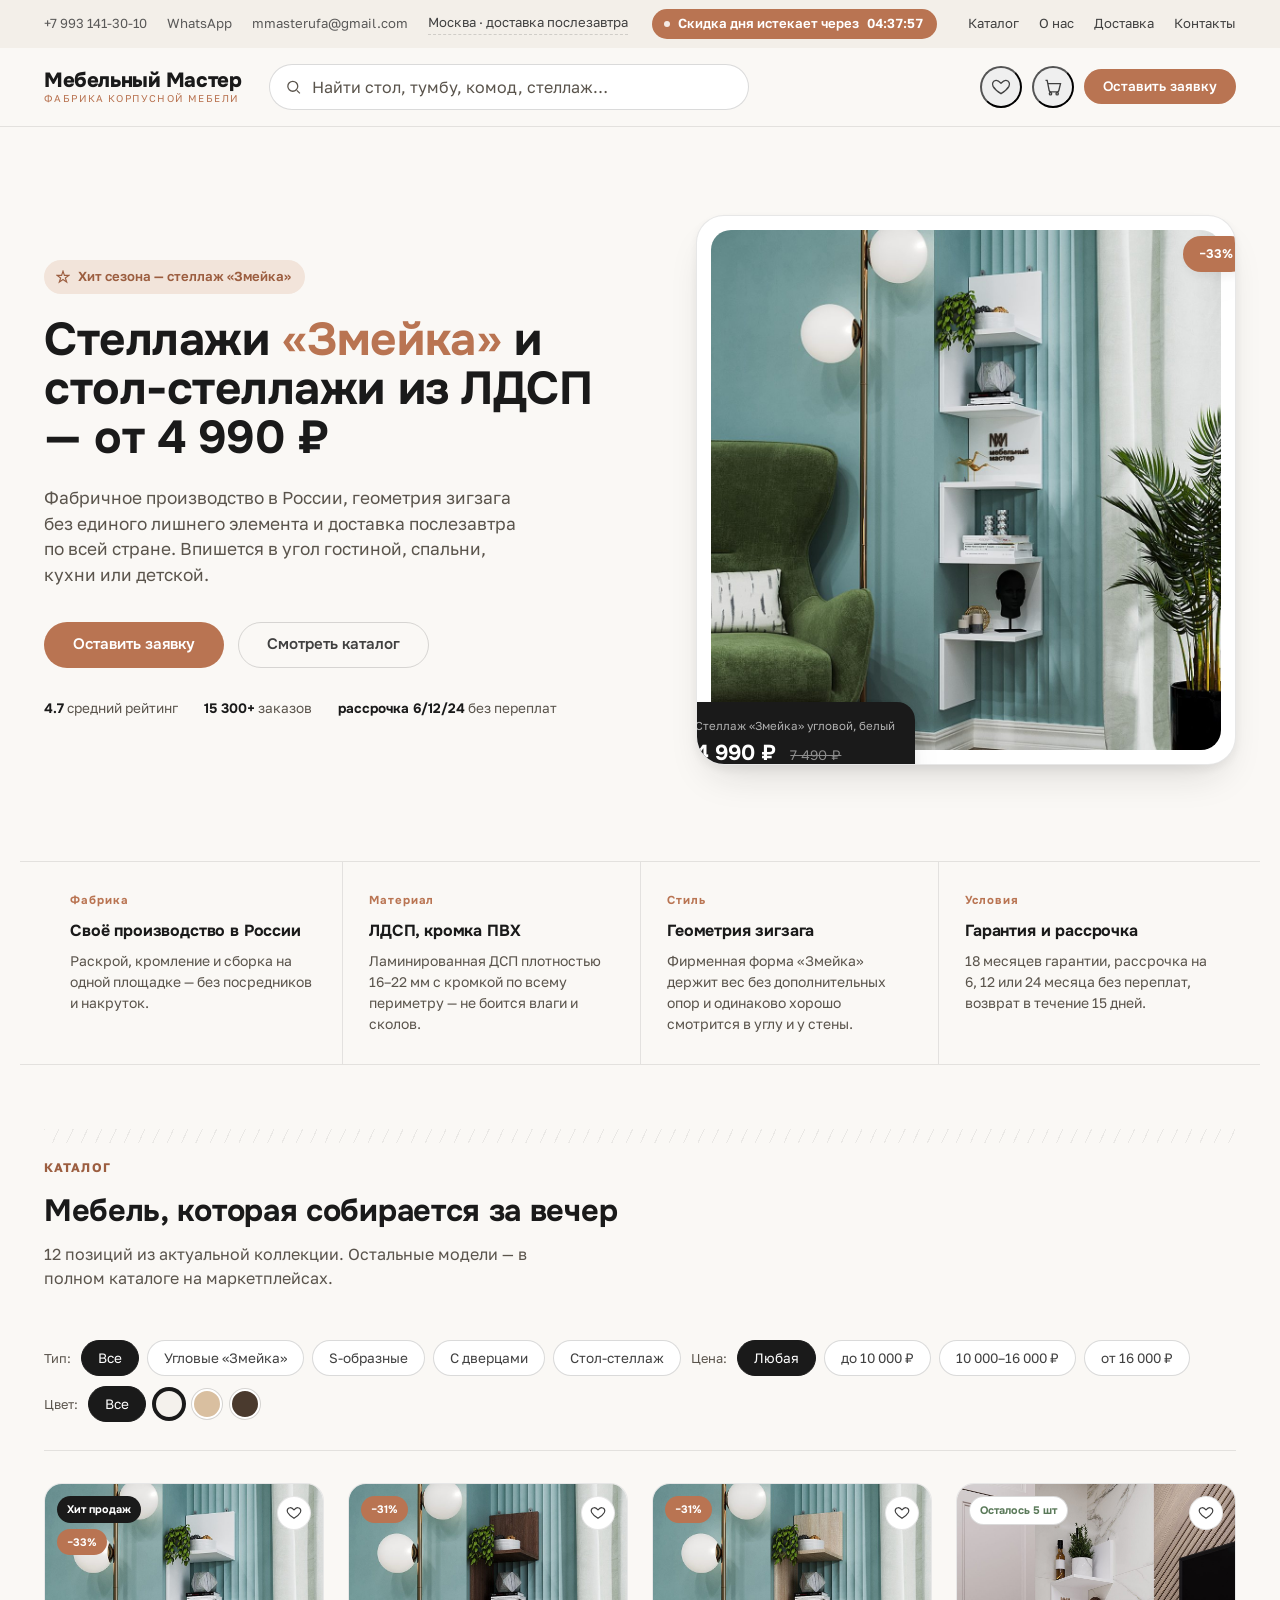
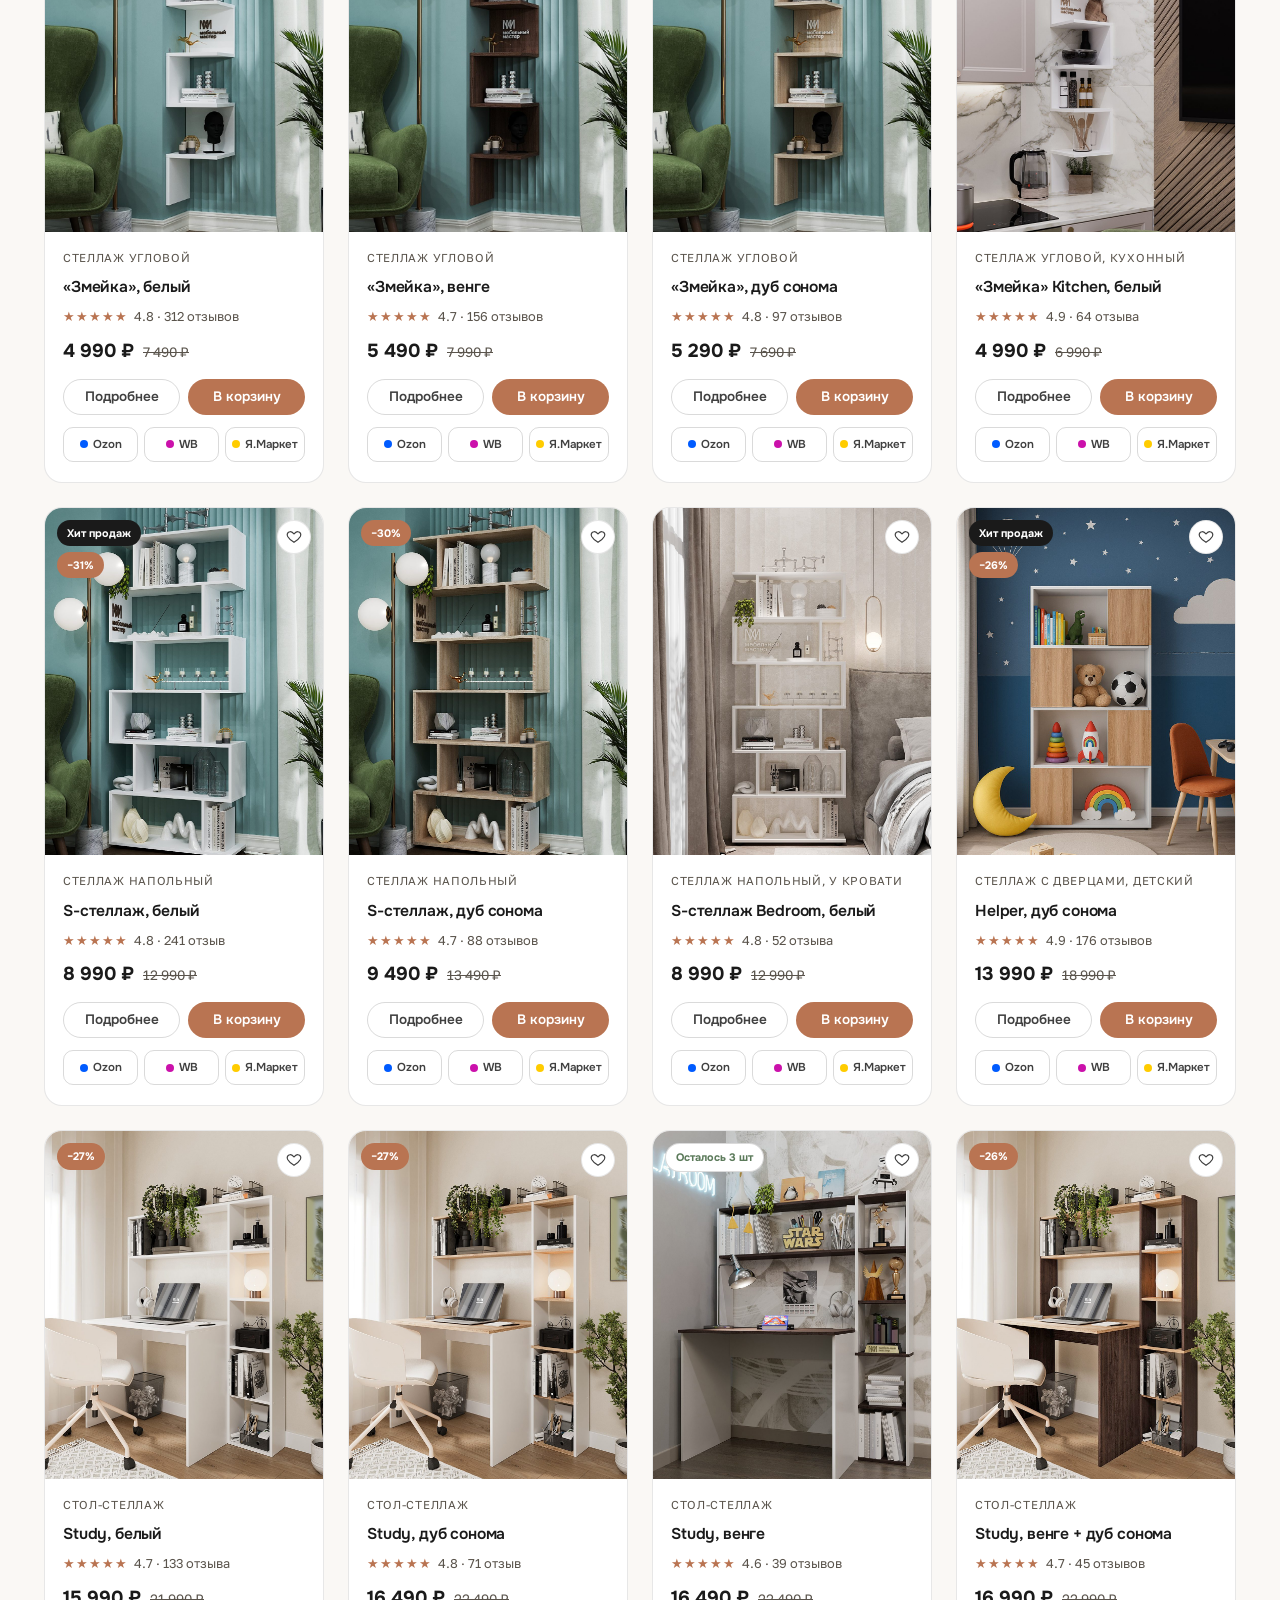
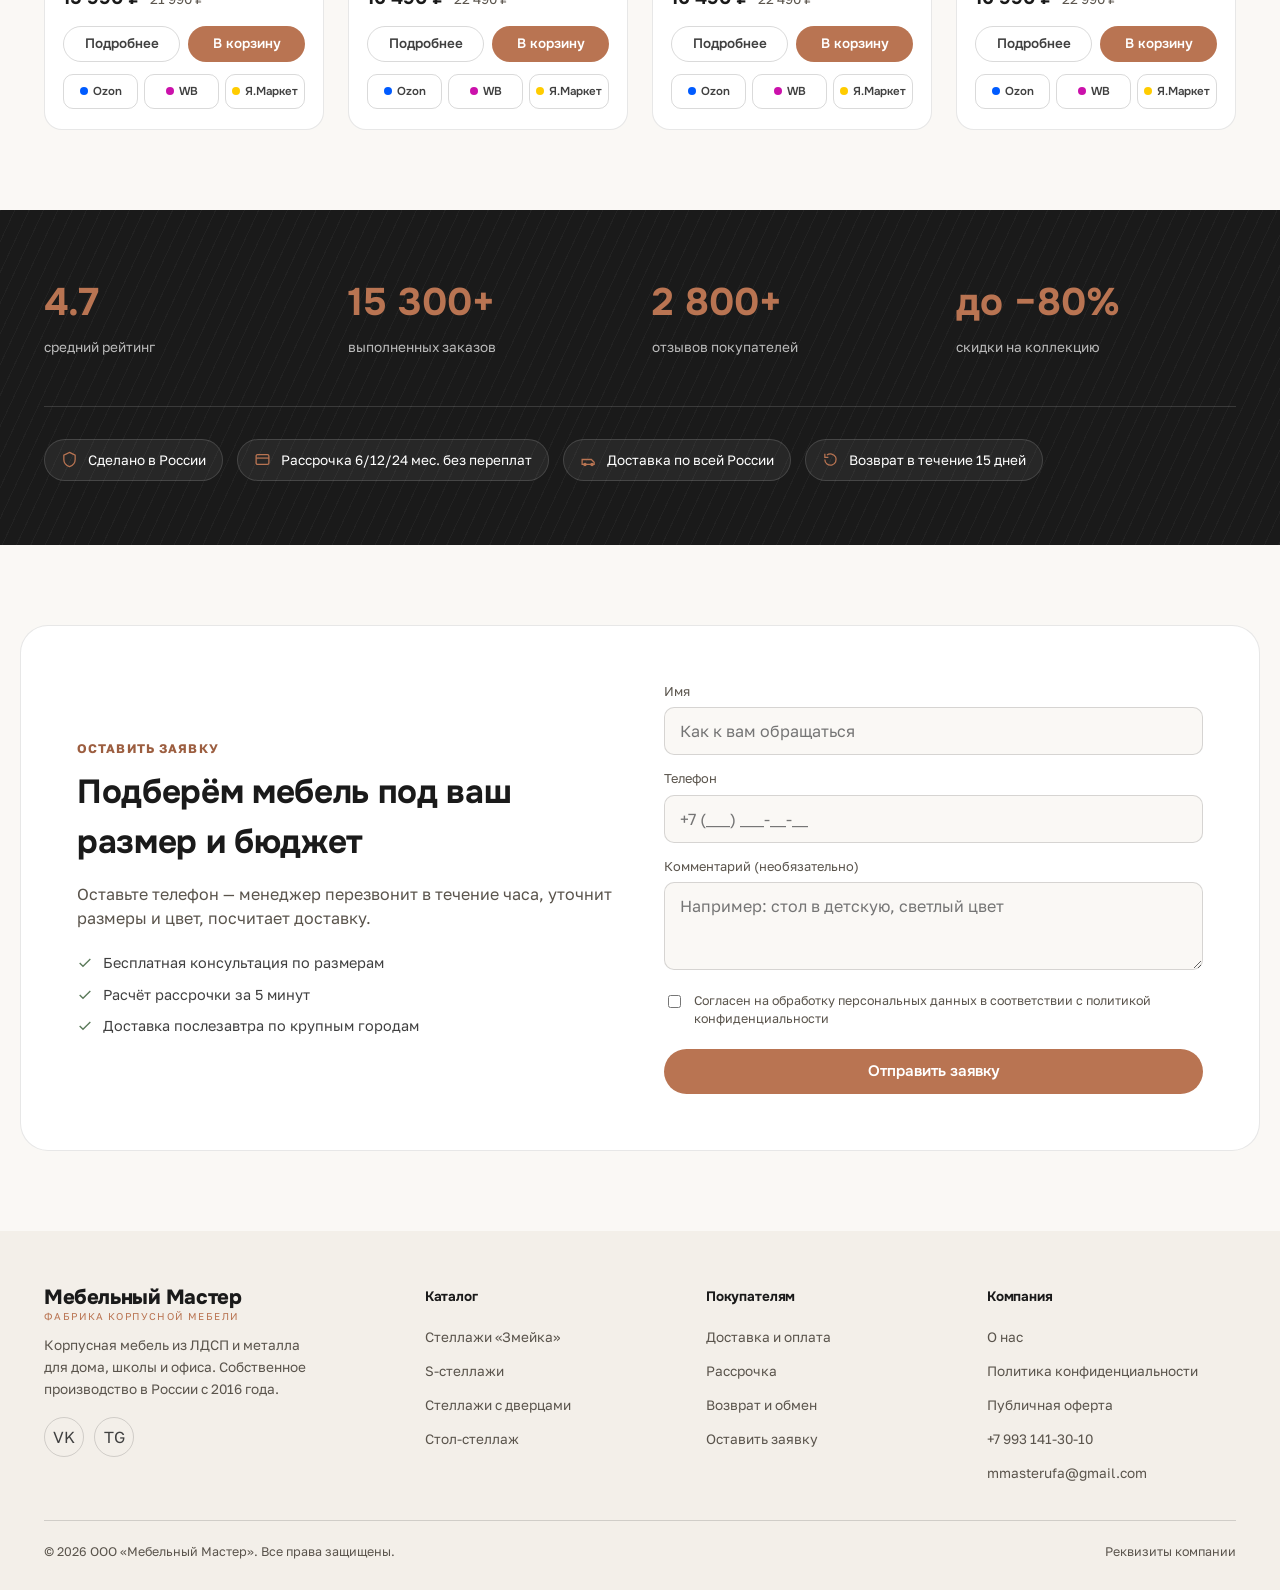
==== index.html @ 9d21ab00 "Add files via upload" ====
<!DOCTYPE html>
<html lang="ru">
<head>
<meta charset="UTF-8">
<meta name="viewport" content="width=device-width, initial-scale=1.0">
<title>Мебельный Мастер — корпусная мебель для дома, школы и офиса</title>
<meta name="description" content="Письменные и компьютерные столы, тумбы, комоды и стеллажи. ЛДСП и металлический каркас. Фабрика в России, доставка послезавтра, рассрочка 6/12/24 мес.">
<style>
@import url('https://fonts.googleapis.com/css2?family=Onest:wght@400;500;600;700;800&family=Golos+Text:wght@400;500;600;700&display=swap');

:root{
  --bg:#FAF8F5;
  --ink:#1A1A1A;
  --ink-soft:#5A544C;
  --accent:#B97452;
  --accent-dark:#9C5E40;
  --accent-tint:#F2E4DA;
  --graphite:#404040;
  --topbar:#F3EFE9;
  --white:#FFFFFF;
  --line:rgba(26,26,26,.10);
  --line-strong:rgba(26,26,26,.16);
  --success:#5B7A5A;
  --radius-pill:999px;
  --radius-card:18px;
  --radius-sm:10px;
  --shadow-card:0 1px 2px rgba(26,26,26,.04), 0 8px 24px -12px rgba(26,26,26,.12);
  --shadow-lift:0 4px 8px rgba(26,26,26,.06), 0 20px 40px -16px rgba(26,26,26,.18);
  --container:1240px;
}

*,*::before,*::after{box-sizing:border-box}
html{scroll-behavior:smooth}
body{
  margin:0;
  background:var(--bg);
  color:var(--ink);
  font-family:'Golos Text',-apple-system,sans-serif;
  font-size:16px;
  line-height:1.5;
  -webkit-font-smoothing:antialiased;
}
h1,h2,h3,h4{
  font-family:'Onest',sans-serif;
  margin:0;
  letter-spacing:-.01em;
}
p{margin:0}
ul{margin:0;padding:0;list-style:none}
a{color:inherit;text-decoration:none}
button{font-family:inherit;cursor:pointer}
img{max-width:100%;display:block}
input,textarea,select{font-family:inherit;font-size:1rem}

:focus-visible{
  outline:2px solid var(--accent);
  outline-offset:2px;
}

.container{
  max-width:var(--container);
  margin:0 auto;
  padding:0 24px;
}

@media(prefers-reduced-motion:reduce){
  *{animation-duration:.01ms !important;animation-iteration-count:1 !important;transition-duration:.01ms !important;scroll-behavior:auto !important}
}

/* ---------- wood-grain divider motif (signature element) ---------- */
.grain-rule{
  height:14px;
  width:100%;
  background-image:repeating-linear-gradient(
    115deg,
    var(--line) 0px, var(--line) 1px,
    transparent 1px, transparent 13px
  );
  opacity:.7;
}
.grain-tag{
  position:relative;
  overflow:hidden;
  background-image:repeating-linear-gradient(
    115deg,
    rgba(255,255,255,.16) 0px, rgba(255,255,255,.16) 1px,
    transparent 1px, transparent 7px
  );
}

/* ---------- buttons ---------- */
.btn{
  display:inline-flex;
  align-items:center;
  justify-content:center;
  gap:8px;
  padding:14px 28px;
  border-radius:var(--radius-pill);
  border:1px solid transparent;
  font-family:'Onest',sans-serif;
  font-weight:600;
  font-size:.95rem;
  line-height:1;
  white-space:nowrap;
  transition:transform .15s ease, box-shadow .15s ease, background-color .15s ease, color .15s ease, border-color .15s ease;
}
.btn:active{transform:scale(.97)}
.btn-primary{
  background:var(--accent);
  color:var(--white);
}
.btn-primary:hover{background:var(--accent-dark)}
.btn-secondary{
  background:transparent;
  color:var(--graphite);
  border-color:var(--line-strong);
}
.btn-secondary:hover{border-color:var(--graphite)}
.btn-sm{padding:10px 18px;font-size:.85rem}
.btn-block{width:100%}
.btn[disabled]{opacity:.5;cursor:not-allowed}
.btn-icon{
  width:40px;height:40px;padding:0;border-radius:50%;
  background:transparent;border:1px solid var(--line-strong);color:var(--graphite);
}
.btn-icon:hover{border-color:var(--graphite)}

/* ---------- top bar ---------- */
.topbar{
  background:var(--topbar);
  font-size:.82rem;
  color:var(--graphite);
}
.topbar .container{
  display:flex;
  align-items:center;
  gap:24px;
  padding-top:9px;
  padding-bottom:9px;
  flex-wrap:wrap;
}
.topbar-left{display:flex;align-items:center;gap:20px;flex-wrap:wrap}
.topbar-left a{opacity:.85}
.topbar-left a:hover{opacity:1;text-decoration:underline}
.topbar-city{
  display:inline-flex;align-items:center;gap:6px;
  border-bottom:1px dashed var(--line-strong);
  padding-bottom:1px;
}
.topbar-timer{
  display:inline-flex;align-items:center;gap:8px;
  background:var(--accent);
  color:var(--white);
  padding:5px 14px 5px 12px;
  border-radius:var(--radius-pill);
  font-weight:600;
  font-variant-numeric:tabular-nums;
}
.topbar-timer .dot{width:6px;height:6px;border-radius:50%;background:var(--white);opacity:.85}
.topbar-nav{
  margin-left:auto;
  display:flex;
  gap:20px;
}
.topbar-nav a:hover{text-decoration:underline}

/* ---------- header ---------- */
.site-header{
  background:var(--bg);
  border-bottom:1px solid var(--line);
  position:sticky;
  top:0;
  z-index:50;
  backdrop-filter:blur(6px);
  background:rgba(250,248,245,.92);
}
.site-header .container{
  display:flex;
  align-items:center;
  gap:28px;
  padding-top:16px;
  padding-bottom:16px;
}
.logo{
  font-family:'Onest',sans-serif;
  font-weight:800;
  font-size:1.28rem;
  letter-spacing:-.02em;
  display:flex;
  flex-direction:column;
  line-height:1.05;
  flex-shrink:0;
}
.logo span{
  font-family:'Golos Text',sans-serif;
  font-weight:400;
  font-size:.62rem;
  letter-spacing:.14em;
  text-transform:uppercase;
  color:var(--accent);
  margin-top:2px;
}
.search-form{
  flex:1;
  max-width:480px;
  position:relative;
}
.search-form input{
  width:100%;
  border:1px solid var(--line-strong);
  background:var(--white);
  border-radius:var(--radius-pill);
  padding:12px 18px 12px 42px;
  color:var(--ink);
}
.search-form input::placeholder{color:var(--ink-soft)}
.search-form svg{
  position:absolute;left:16px;top:50%;transform:translateY(-50%);
  width:17px;height:17px;color:var(--ink-soft);
}
.header-actions{
  display:flex;
  align-items:center;
  gap:10px;
  margin-left:auto;
}
.icon-btn{
  position:relative;
  width:42px;height:42px;
  display:flex;align-items:center;justify-content:center;
  border-radius:50%;
  color:var(--graphite);
}
.icon-btn:hover{background:var(--topbar)}
.icon-btn svg{width:20px;height:20px}
.icon-badge{
  position:absolute;top:0;right:0;
  background:var(--accent);
  color:var(--white);
  font-size:.62rem;
  font-weight:700;
  width:16px;height:16px;
  border-radius:50%;
  display:flex;align-items:center;justify-content:center;
}
.hamburger{display:none;width:42px;height:42px;border:none;background:none;align-items:center;justify-content:center}
.hamburger svg{width:22px;height:22px}

/* ---------- hero ---------- */
.hero{
  padding:88px 0 96px;
  position:relative;
  overflow:hidden;
}
.hero .container{
  display:grid;
  grid-template-columns:1.05fr .95fr;
  gap:56px;
  align-items:center;
}
.hero-eyebrow{
  display:inline-flex;
  align-items:center;
  gap:8px;
  font-size:.82rem;
  font-weight:600;
  color:var(--accent-dark);
  background:var(--accent-tint);
  padding:7px 14px 7px 12px;
  border-radius:var(--radius-pill);
  margin-bottom:22px;
}
.hero h1{
  font-size:clamp(2.1rem,3.6vw,3.4rem);
  font-weight:700;
  line-height:1.06;
  margin-bottom:22px;
}
.hero h1 em{
  font-style:normal;
  color:var(--accent);
}
.hero-sub{
  font-size:1.08rem;
  color:var(--ink-soft);
  max-width:480px;
  margin-bottom:34px;
}
.hero-cta{display:flex;gap:14px;flex-wrap:wrap;margin-bottom:30px}
.hero-meta{
  display:flex;gap:26px;flex-wrap:wrap;
  font-size:.85rem;
  color:var(--ink-soft);
}
.hero-meta strong{color:var(--ink);font-family:'Onest',sans-serif}

.hero-art{
  position:relative;
  display:flex;
  align-items:center;
  justify-content:center;
}
.hero-art-card{
  position:relative;
  background:var(--white);
  border-radius:28px;
  border:1px solid var(--line);
  box-shadow:var(--shadow-lift);
  padding:14px;
  width:100%;
  overflow:hidden;
}
.hero-art-card svg{width:100%;height:auto}
.hero-art-card img{
  width:100%;
  height:520px;
  object-fit:cover;
  border-radius:20px;
  display:block;
}
.hero-price-float{
  position:absolute;
  bottom:-22px;left:-22px;
  background:var(--ink);
  color:var(--white);
  border-radius:var(--radius-card);
  padding:16px 20px;
  box-shadow:var(--shadow-lift);
}
.hero-price-float .label{font-size:.72rem;opacity:.65;margin-bottom:2px}
.hero-price-float .price{font-family:'Onest',sans-serif;font-size:1.35rem;font-weight:700}
.hero-price-float .price s{font-size:.85rem;font-weight:400;opacity:.5;margin-left:8px}
.hero-badge-float{
  position:absolute;top:20px;right:-14px;
  background:var(--accent);
  color:var(--white);
  font-family:'Onest',sans-serif;
  font-weight:700;
  font-size:.78rem;
  padding:9px 16px;
  border-radius:var(--radius-pill);
  box-shadow:var(--shadow-lift);
}

/* ---------- pitch ---------- */
.pitch{padding:0 0 64px}
.pitch .container{
  display:grid;
  grid-template-columns:repeat(4,1fr);
  gap:0;
  border-top:1px solid var(--line);
  border-bottom:1px solid var(--line);
}
.pitch-item{
  padding:30px 26px;
  border-left:1px solid var(--line);
}
.pitch-item:first-child{border-left:none}
.pitch-item .num{
  font-family:'Onest',sans-serif;
  font-size:.72rem;
  font-weight:700;
  color:var(--accent);
  letter-spacing:.08em;
  margin-bottom:10px;
  display:block;
}
.pitch-item h3{font-size:1rem;margin-bottom:8px}
.pitch-item p{font-size:.87rem;color:var(--ink-soft);line-height:1.5}

/* ---------- section heading ---------- */
.section-head{
  display:flex;
  align-items:flex-end;
  justify-content:space-between;
  gap:24px;
  margin-bottom:32px;
  flex-wrap:wrap;
}
.section-head h2{font-size:clamp(1.5rem,2.4vw,2rem);font-weight:700}
.section-head p{color:var(--ink-soft);margin-top:8px;max-width:520px}
.section-eyebrow{
  font-size:.78rem;font-weight:700;color:var(--accent-dark);
  letter-spacing:.09em;text-transform:uppercase;margin-bottom:10px;display:block;
}

/* ---------- catalog / filters ---------- */
.catalog{padding:16px 0 80px}
.filters{
  display:flex;
  gap:10px;
  flex-wrap:wrap;
  padding:18px 0 28px;
  border-bottom:1px solid var(--line);
  margin-bottom:32px;
}
.filter-group{display:flex;align-items:center;gap:8px;flex-wrap:wrap}
.filter-label{font-size:.8rem;color:var(--ink-soft);margin-right:2px}
.chip{
  border:1px solid var(--line-strong);
  background:var(--white);
  padding:9px 16px;
  border-radius:var(--radius-pill);
  font-size:.85rem;
  color:var(--graphite);
  transition:all .15s ease;
}
.chip:hover{border-color:var(--accent)}
.chip.active{
  background:var(--ink);
  border-color:var(--ink);
  color:var(--white);
}
.chip-color{
  width:30px;height:30px;padding:0;border-radius:50%;
  border:2px solid var(--white);
  box-shadow:0 0 0 1px var(--line-strong);
}
.chip-color.active{box-shadow:0 0 0 2px var(--ink)}

.grid{
  display:grid;
  grid-template-columns:repeat(4,1fr);
  gap:24px;
}

/* ---------- product card ---------- */
.card{
  background:var(--white);
  border:1px solid var(--line);
  border-radius:var(--radius-card);
  overflow:hidden;
  display:flex;
  flex-direction:column;
  transition:box-shadow .2s ease, transform .2s ease;
}
.card:hover{box-shadow:var(--shadow-lift);transform:translateY(-3px)}
.card-media{
  position:relative;
  aspect-ratio:4/5;
  background:var(--bg);
  display:flex;align-items:center;justify-content:center;
  overflow:hidden;
}
.card-media svg{width:78%;height:78%}
.card-media img{
  width:100%;height:100%;
  object-fit:cover;
  object-position:center 12%;
  transition:transform .35s ease;
}
.card:hover .card-media img{transform:scale(1.04)}
.card-media-tag{
  position:absolute;
  bottom:10px;left:12px;
  font-size:.68rem;
  color:var(--white);
  background:rgba(26,26,26,.55);
  padding:4px 9px;
  border-radius:var(--radius-pill);
  backdrop-filter:blur(2px);
}
.card-marketplaces{
  display:flex;
  gap:6px;
  margin-top:2px;
}
.mp-link{
  flex:1;
  display:flex;
  align-items:center;
  justify-content:center;
  gap:5px;
  padding:8px 6px;
  border-radius:var(--radius-sm);
  border:1px solid var(--line-strong);
  font-size:.72rem;
  font-weight:600;
  font-family:'Onest',sans-serif;
  color:var(--graphite);
  transition:border-color .15s ease, color .15s ease;
}
.mp-link:hover{border-color:var(--accent);color:var(--accent-dark)}
.mp-link svg{width:13px;height:13px;flex-shrink:0}
.mp-dot{width:8px;height:8px;border-radius:50%;flex-shrink:0}
.card-badges{
  position:absolute;top:12px;left:12px;
  display:flex;flex-direction:column;gap:6px;
  align-items:flex-start;
}
.badge{
  font-family:'Onest',sans-serif;
  font-size:.68rem;
  font-weight:700;
  padding:5px 10px;
  border-radius:var(--radius-pill);
  color:var(--white);
}
.badge-hit{background:var(--ink)}
.badge-price{background:var(--accent)}
.badge-stock{
  background:var(--white);
  color:var(--success);
  border:1px solid var(--line-strong);
}
.card-fav{
  position:absolute;top:12px;right:12px;
  width:34px;height:34px;
  background:var(--white);
  border:1px solid var(--line);
  border-radius:50%;
  display:flex;align-items:center;justify-content:center;
  color:var(--graphite);
}
.card-fav svg{width:16px;height:16px}
.card-fav:hover{color:var(--accent);border-color:var(--accent)}
.card-body{
  padding:18px 18px 20px;
  display:flex;
  flex-direction:column;
  gap:10px;
  flex:1;
}
.card-cat{font-size:.72rem;color:var(--ink-soft);text-transform:uppercase;letter-spacing:.06em}
.card-title{
  font-family:'Onest',sans-serif;
  font-weight:600;
  font-size:.98rem;
  line-height:1.3;
}
.card-title a{transition:color .15s ease}
.card-title a:hover{color:var(--accent)}
.card-rating{
  display:flex;align-items:center;gap:6px;
  font-size:.8rem;color:var(--ink-soft);
}
.card-rating .stars{color:var(--accent);letter-spacing:1px}
.card-price-row{
  display:flex;align-items:baseline;gap:9px;
  margin-top:auto;
}
.card-price{
  font-family:'Onest',sans-serif;
  font-weight:700;
  font-size:1.18rem;
}
.card-price-old{
  font-size:.85rem;
  color:var(--ink-soft);
  text-decoration:line-through;
}
.card-actions{display:flex;gap:8px;margin-top:4px}

/* ---------- trust ---------- */
.trust{
  background:var(--ink);
  color:var(--white);
  padding:64px 0;
  position:relative;
  overflow:hidden;
}
.trust::before{
  content:"";
  position:absolute;inset:0;
  background-image:repeating-linear-gradient(115deg, rgba(255,255,255,.035) 0px, rgba(255,255,255,.035) 1px, transparent 1px, transparent 13px);
  pointer-events:none;
}
.trust .container{position:relative}
.trust-stats{
  display:grid;
  grid-template-columns:repeat(4,1fr);
  gap:24px;
  margin-bottom:48px;
}
.trust-stat .value{
  font-family:'Onest',sans-serif;
  font-size:clamp(1.9rem,3vw,2.6rem);
  font-weight:700;
  color:var(--accent);
}
.trust-stat .label{font-size:.85rem;opacity:.7;margin-top:6px}
.trust-badges{
  display:flex;
  flex-wrap:wrap;
  gap:14px;
  border-top:1px solid rgba(255,255,255,.14);
  padding-top:32px;
}
.trust-badge{
  display:flex;align-items:center;gap:10px;
  background:rgba(255,255,255,.06);
  border:1px solid rgba(255,255,255,.14);
  padding:10px 16px;
  border-radius:var(--radius-pill);
  font-size:.85rem;
}
.trust-badge svg{width:17px;height:17px;color:var(--accent);flex-shrink:0}

/* ---------- lead form ---------- */
.lead{padding:80px 0}
.lead .container{
  background:var(--white);
  border:1px solid var(--line);
  border-radius:28px;
  padding:56px;
  display:grid;
  grid-template-columns:1fr 1fr;
  gap:48px;
  align-items:center;
}
.lead-copy h2{font-size:clamp(1.5rem,2.6vw,2.1rem);margin-bottom:14px}
.lead-copy p{color:var(--ink-soft);margin-bottom:22px}
.lead-copy ul{display:flex;flex-direction:column;gap:10px}
.lead-copy li{
  display:flex;align-items:center;gap:10px;
  font-size:.9rem;color:var(--graphite);
}
.lead-copy li svg{width:16px;height:16px;color:var(--success);flex-shrink:0}
.form-row{margin-bottom:14px}
.form-row label{
  display:block;font-size:.8rem;color:var(--ink-soft);margin-bottom:6px;
}
.form-row input,.form-row textarea{
  width:100%;
  border:1px solid var(--line-strong);
  border-radius:var(--radius-sm);
  padding:13px 15px;
  background:var(--bg);
  color:var(--ink);
  resize:vertical;
}
.form-row input:focus,.form-row textarea:focus{
  outline:none;
  border-color:var(--accent);
  background:var(--white);
}
.form-check{
  display:flex;align-items:flex-start;gap:10px;
  font-size:.78rem;color:var(--ink-soft);
  margin:16px 0 20px;
}
.form-check input{margin-top:3px;accent-color:var(--accent)}
.form-msg{
  display:none;
  align-items:center;gap:10px;
  background:#EEF3ED;
  color:var(--success);
  border-radius:var(--radius-sm);
  padding:14px 16px;
  font-size:.88rem;
  margin-top:14px;
}
.form-msg svg{width:18px;height:18px;flex-shrink:0}
.form-msg.show{display:flex}
.form-msg-error{
  background:#F5E8E4;
  color:#A3402A;
}

/* ---------- footer ---------- */
.site-footer{
  background:var(--topbar);
  padding:56px 0 28px;
}
.footer-grid{
  display:grid;
  grid-template-columns:1.4fr repeat(3,1fr);
  gap:32px;
  padding-bottom:36px;
}
.footer-brand .logo{margin-bottom:14px}
.footer-brand p{font-size:.85rem;color:var(--ink-soft);max-width:280px;line-height:1.6}
.footer-col h4{font-size:.85rem;margin-bottom:16px}
.footer-col ul{display:flex;flex-direction:column;gap:10px}
.footer-col a{font-size:.85rem;color:var(--ink-soft)}
.footer-col a:hover{color:var(--accent)}
.footer-social{display:flex;gap:10px;margin-top:16px}
.footer-bottom{
  border-top:1px solid var(--line-strong);
  padding-top:22px;
  display:flex;
  justify-content:space-between;
  flex-wrap:wrap;
  gap:10px;
  font-size:.78rem;
  color:var(--ink-soft);
}
.footer-bottom a:hover{color:var(--accent)}

/* ---------- breadcrumbs ---------- */
.breadcrumbs{
  padding:20px 0;
  font-size:.82rem;
  color:var(--ink-soft);
  display:flex;gap:8px;flex-wrap:wrap;
}
.breadcrumbs a:hover{color:var(--accent)}
.breadcrumbs .sep{opacity:.5}
.breadcrumbs .current{color:var(--ink)}

/* ---------- product page ---------- */
.product-main{padding:8px 0 72px}
.product-grid{
  display:grid;
  grid-template-columns:1fr 1fr;
  gap:56px;
  margin-bottom:64px;
}
.gallery-main{
  background:var(--bg);
  border:1px solid var(--line);
  border-radius:var(--radius-card);
  aspect-ratio:1/1;
  display:flex;align-items:center;justify-content:center;
  overflow:hidden;
  margin-bottom:14px;
  position:relative;
}
.gallery-main svg{width:80%;height:80%}
.gallery-main img{width:100%;height:100%;object-fit:cover}
.gallery-thumbs{display:flex;gap:10px;flex-wrap:wrap}
.gallery-thumbs button{
  width:76px;height:76px;
  border-radius:var(--radius-sm);
  border:1.5px solid var(--line-strong);
  background:var(--bg);
  padding:0;
  overflow:hidden;
  display:flex;align-items:center;justify-content:center;
}
.gallery-thumbs button.active{border-color:var(--accent)}
.gallery-thumbs svg{width:100%;height:100%}
.gallery-thumbs img{width:100%;height:100%;object-fit:cover}

.product-info-eyebrow{
  font-size:.78rem;color:var(--ink-soft);margin-bottom:10px;
}
.product-title{font-size:clamp(1.5rem,2.6vw,2.1rem);font-weight:700;margin-bottom:12px}
.product-meta-row{
  display:flex;align-items:center;gap:16px;flex-wrap:wrap;
  font-size:.85rem;color:var(--ink-soft);
  margin-bottom:22px;
}
.product-meta-row .stars{color:var(--accent);letter-spacing:1px}
.product-price-block{
  display:flex;align-items:baseline;gap:12px;
  margin-bottom:6px;
}
.product-price{font-family:'Onest',sans-serif;font-weight:700;font-size:2rem}
.product-price-old{font-size:1.1rem;color:var(--ink-soft);text-decoration:line-through}
.product-discount{
  font-family:'Onest',sans-serif;font-weight:700;font-size:.8rem;
  background:var(--accent-tint);color:var(--accent-dark);
  padding:5px 10px;border-radius:var(--radius-pill);
}
.product-installment{font-size:.85rem;color:var(--ink-soft);margin-bottom:26px}
.product-installment b{color:var(--ink)}

.option-block{margin-bottom:22px}
.option-block > .option-label{
  font-size:.85rem;font-weight:600;margin-bottom:10px;display:block;
  font-family:'Onest',sans-serif;
}
.option-swatches{display:flex;gap:10px;flex-wrap:wrap}
.swatch{
  padding:9px 16px;
  border-radius:var(--radius-pill);
  border:1.5px solid var(--line-strong);
  font-size:.85rem;
}
.swatch.active{border-color:var(--ink);background:var(--ink);color:var(--white)}
.stock-note{
  display:flex;align-items:center;gap:8px;
  font-size:.85rem;color:var(--success);margin-bottom:20px;
}
.stock-note svg{width:15px;height:15px}
.product-cta-row{display:flex;gap:14px;margin-bottom:18px}
.product-cta-row .btn{flex:1}

.spec-table{
  width:100%;
  border-collapse:collapse;
  margin-top:8px;
}
.spec-table tr{border-bottom:1px solid var(--line)}
.spec-table tr:last-child{border-bottom:none}
.spec-table td{padding:13px 0;font-size:.9rem}
.spec-table td:first-child{color:var(--ink-soft);width:44%}
.spec-table td:last-child{font-weight:500;text-align:right}

.desc-block{max-width:760px;margin-bottom:64px}
.desc-block p{color:var(--graphite);margin-bottom:14px;line-height:1.7}
.desc-block p:last-child{margin-bottom:0}

.carousel-track{
  display:grid;
  grid-auto-flow:column;
  grid-auto-columns:260px;
  gap:20px;
  overflow-x:auto;
  padding-bottom:8px;
  scroll-snap-type:x mandatory;
}
.carousel-track .card{scroll-snap-align:start}
.carousel-track::-webkit-scrollbar{height:6px}
.carousel-track::-webkit-scrollbar-thumb{background:var(--line-strong);border-radius:99px}

.qa-block{
  background:var(--white);
  border:1px solid var(--line);
  border-radius:var(--radius-card);
  padding:40px;
  margin-top:64px;
  max-width:640px;
}
.qa-block h3{font-size:1.2rem;margin-bottom:6px}
.qa-block > p{color:var(--ink-soft);font-size:.9rem;margin-bottom:22px}

/* ---------- mobile ---------- */
@media(max-width:960px){
  .topbar-nav{display:none}
  .topbar-left{gap:14px}
  .search-form{order:3;max-width:none;width:100%}
  .site-header .container{flex-wrap:wrap}
  .hamburger{display:flex}
  .pitch .container{grid-template-columns:repeat(2,1fr)}
  .pitch-item:nth-child(3){border-left:none}
  .pitch-item{border-bottom:1px solid var(--line)}
  .hero .container{grid-template-columns:1fr}
  .hero-art{order:-1}
  .grid{grid-template-columns:repeat(2,1fr)}
  .trust-stats{grid-template-columns:repeat(2,1fr)}
  .lead .container{grid-template-columns:1fr;padding:32px}
  .footer-grid{grid-template-columns:repeat(2,1fr)}
  .product-grid{grid-template-columns:1fr;gap:32px}
}
@media(max-width:560px){
  .container{padding:0 16px}
  .grid{grid-template-columns:repeat(2,1fr);gap:14px}
  .card-body{padding:13px}
  .pitch .container{grid-template-columns:1fr}
  .pitch-item{border-left:none}
  .footer-grid{grid-template-columns:1fr}
  .qa-block{padding:24px}
  .lead .container{padding:22px}
}

</style>
</head>
<body>

<!-- ============ TOP BAR ============ -->
<div class="topbar">
  <div class="container">
    <div class="topbar-left">
      <a href="tel:+79931413010">+7 993 141‑30‑10</a>
      <a href="https://wa.me/79931413010">WhatsApp</a>
      <a href="mailto:mmasterufa@gmail.com">mmasterufa@gmail.com</a>
      <span class="topbar-city">Москва · доставка послезавтра</span>
    </div>
    <div class="topbar-timer">
      <span class="dot"></span>
      Скидка дня истекает через <span data-timer>04:38</span>
    </div>
    <nav class="topbar-nav">
      <a href="index.html#catalog">Каталог</a>
      <a href="#pitch">О нас</a>
      <a href="#trust">Доставка</a>
      <a href="#lead">Контакты</a>
    </nav>
  </div>
</div>

<!-- ============ HEADER ============ -->
<header class="site-header">
  <div class="container">
    <a href="index.html" class="logo">Мебельный Мастер<span>фабрика корпусной мебели</span></a>

    <form class="search-form" role="search" onsubmit="return false;">
      <svg viewBox="0 0 24 24" fill="none" stroke="currentColor" stroke-width="1.8"><circle cx="11" cy="11" r="7"/><path d="M21 21l-4.3-4.3"/></svg>
      <input type="search" placeholder="Найти стол, тумбу, комод, стеллаж…" aria-label="Поиск по каталогу">
    </form>

    <div class="header-actions">
      <button class="icon-btn" aria-label="Избранное" data-fav>
        <svg viewBox="0 0 24 24" fill="none" stroke="currentColor" stroke-width="1.6"><path d="M12 20s-7-4.35-9.5-8.8C.8 7.9 2.4 4.5 6 4.1c2-.2 3.6.9 6 3.3 2.4-2.4 4-3.5 6-3.3 3.6.4 5.2 3.8 3.5 7.1C19 15.65 12 20 12 20z"/></svg>
      </button>
      <button class="icon-btn" aria-label="Корзина">
        <svg viewBox="0 0 24 24" fill="none" stroke="currentColor" stroke-width="1.6"><path d="M3 4h2l2.4 12.2a2 2 0 0 0 2 1.6h7.6a2 2 0 0 0 2-1.6L21 8H6"/><circle cx="9" cy="20" r="1.4"/><circle cx="17" cy="20" r="1.4"/></svg>
        <span class="icon-badge" data-cart-count style="display:none">0</span>
      </button>
      <a href="#lead" class="btn btn-primary btn-sm">Оставить заявку</a>
    </div>

    <button class="hamburger" data-hamburger aria-label="Меню">
      <svg viewBox="0 0 24 24" fill="none" stroke="currentColor" stroke-width="1.8"><path d="M3 6h18M3 12h18M3 18h18"/></svg>
    </button>
  </div>
  <nav data-mobile-nav style="display:none;flex-direction:column;padding:0 24px 18px;gap:12px;font-size:.92rem;">
    <a href="index.html#catalog">Каталог</a>
    <a href="#pitch">О нас</a>
    <a href="#trust">Доставка</a>
    <a href="#lead">Контакты</a>
  </nav>
</header>

<!-- ============ HERO ============ -->
<section class="hero">
  <div class="container">
    <div class="hero-copy">
      <span class="hero-eyebrow">
        <svg width="14" height="14" viewBox="0 0 24 24" fill="none" stroke="currentColor" stroke-width="2"><path d="M12 2l2.4 7.2H22l-6 4.4 2.3 7.2L12 16.4l-6.3 4.4 2.3-7.2-6-4.4h7.6z"/></svg>
        Хит сезона — стеллаж «Змейка»
      </span>
      <h1>Стеллажи <em>«Змейка»</em> и стол-стеллажи из ЛДСП — от 4 990 ₽</h1>
      <p class="hero-sub">Фабричное производство в России, геометрия зигзага без единого лишнего элемента и доставка послезавтра по всей стране. Впишется в угол гостиной, спальни, кухни или детской.</p>
      <div class="hero-cta">
        <a href="#lead" class="btn btn-primary">Оставить заявку</a>
        <a href="#catalog" class="btn btn-secondary">Смотреть каталог</a>
      </div>
      <div class="hero-meta">
        <span><strong>4.7</strong> средний рейтинг</span>
        <span><strong>15 300+</strong> заказов</span>
        <span><strong>рассрочка 6/12/24</strong> без переплат</span>
      </div>
    </div>

    <div class="hero-art">
      <div class="hero-art-card">
        <img src="[data-uri]" alt="Стеллаж «Змейка» угловой, белый, в интерьере гостиной">
        <div class="hero-price-float">
          <div class="label">Стеллаж «Змейка» угловой, белый</div>
          <div class="price">4 990 ₽ <s>7 490 ₽</s></div>
        </div>
        <div class="hero-badge-float">−33%</div>
      </div>
    </div>
  </div>
</section>

<!-- ============ PITCH ============ -->
<section class="pitch" id="pitch">
  <div class="container">
    <div class="pitch-item">
      <span class="num">Фабрика</span>
      <h3>Своё производство в России</h3>
      <p>Раскрой, кромление и сборка на одной площадке — без посредников и накруток.</p>
    </div>
    <div class="pitch-item">
      <span class="num">Материал</span>
      <h3>ЛДСП, кромка ПВХ</h3>
      <p>Ламинированная ДСП плотностью 16–22 мм с кромкой по всему периметру — не боится влаги и сколов.</p>
    </div>
    <div class="pitch-item">
      <span class="num">Стиль</span>
      <h3>Геометрия зигзага</h3>
      <p>Фирменная форма «Змейка» держит вес без дополнительных опор и одинаково хорошо смотрится в углу и у стены.</p>
    </div>
    <div class="pitch-item">
      <span class="num">Условия</span>
      <h3>Гарантия и рассрочка</h3>
      <p>18 месяцев гарантии, рассрочка на 6, 12 или 24 месяца без переплат, возврат в течение 15 дней.</p>
    </div>
  </div>
</section>

<div class="container"><div class="grain-rule"></div></div>

<!-- ============ CATALOG ============ -->
<section class="catalog" id="catalog">
  <div class="container">
    <div class="section-head">
      <div>
        <span class="section-eyebrow">Каталог</span>
        <h2>Мебель, которая собирается за вечер</h2>
        <p>12 позиций из актуальной коллекции. Остальные модели — в полном каталоге на маркетплейсах.</p>
      </div>
    </div>

    <div class="filters">
      <div class="filter-group">
        <span class="filter-label">Тип:</span>
        <button class="chip active" data-filter="type" data-value="all">Все</button>
        <button class="chip" data-filter="type" data-value="corner">Угловые «Змейка»</button>
        <button class="chip" data-filter="type" data-value="straight">S-образные</button>
        <button class="chip" data-filter="type" data-value="doors">С дверцами</button>
        <button class="chip" data-filter="type" data-value="deskshelf">Стол-стеллаж</button>
      </div>
      <div class="filter-group">
        <span class="filter-label">Цена:</span>
        <button class="chip active" data-filter="price" data-value="all">Любая</button>
        <button class="chip" data-filter="price" data-value="low">до 10 000 ₽</button>
        <button class="chip" data-filter="price" data-value="mid">10 000–16 000 ₽</button>
        <button class="chip" data-filter="price" data-value="high">от 16 000 ₽</button>
      </div>
      <div class="filter-group">
        <span class="filter-label">Цвет:</span>
        <button class="chip active" data-filter="color" data-value="all">Все</button>
        <button class="chip chip-color active" data-filter="color" data-value="white" style="background:#F4F1EC" aria-label="Белый"></button>
        <button class="chip chip-color" data-filter="color" data-value="oak" style="background:#D9BFA0" aria-label="Дуб сонома"></button>
        <button class="chip chip-color" data-filter="color" data-value="wenge" style="background:#4A3A2E" aria-label="Венге"></button>
      </div>
    </div>

    <div class="grid" id="product-grid">

      <!-- 1 -->
      <article class="card" data-card data-type="corner" data-color="white" data-price="4990">
        <div class="card-media">
          <span class="card-badges">
            <span class="badge badge-hit grain-tag">Хит продаж</span>
            <span class="badge badge-price">−33%</span>
          </span>
          <button class="card-fav" data-fav aria-label="В избранное">
            <svg viewBox="0 0 24 24" fill="none" stroke="currentColor" stroke-width="1.8"><path d="M12 20s-7-4.35-9.5-8.8C.8 7.9 2.4 4.5 6 4.1c2-.2 3.6.9 6 3.3 2.4-2.4 4-3.5 6-3.3 3.6.4 5.2 3.8 3.5 7.1C19 15.65 12 20 12 20z"/></svg>
          </button>
          <img src="[data-uri]" alt="Стеллаж «Змейка» угловой, белый, в гостиной" loading="lazy">
        </div>
        <div class="card-body">
          <span class="card-cat">Стеллаж угловой</span>
          <h3 class="card-title"><a href="product.html">«Змейка», белый</a></h3>
          <div class="card-rating"><span class="stars">★★★★★</span> 4.8 · 312 отзывов</div>
          <div class="card-price-row">
            <span class="card-price">4 990 ₽</span>
            <span class="card-price-old">7 490 ₽</span>
          </div>
          <div class="card-actions">
            <a href="product.html" class="btn btn-secondary btn-sm btn-block">Подробнее</a>
            <button class="btn btn-primary btn-sm btn-block" data-add-cart>В корзину</button>
          </div>
          <div class="card-marketplaces">
            <a href="#" class="mp-link" data-mp="ozon" target="_blank" rel="noopener"><span class="mp-dot" style="background:#005BFF"></span>Ozon</a>
            <a href="#" class="mp-link" data-mp="wb" target="_blank" rel="noopener"><span class="mp-dot" style="background:#CB11AB"></span>WB</a>
            <a href="#" class="mp-link" data-mp="ym" target="_blank" rel="noopener"><span class="mp-dot" style="background:#FFCC00"></span>Я.Маркет</a>
          </div>
        </div>
      </article>

      <!-- 2 -->
      <article class="card" data-card data-type="corner" data-color="wenge" data-price="5490">
        <div class="card-media">
          <span class="card-badges"><span class="badge badge-price">−31%</span></span>
          <button class="card-fav" data-fav aria-label="В избранное">
            <svg viewBox="0 0 24 24" fill="none" stroke="currentColor" stroke-width="1.8"><path d="M12 20s-7-4.35-9.5-8.8C.8 7.9 2.4 4.5 6 4.1c2-.2 3.6.9 6 3.3 2.4-2.4 4-3.5 6-3.3 3.6.4 5.2 3.8 3.5 7.1C19 15.65 12 20 12 20z"/></svg>
          </button>
          <img src="[data-uri]" alt="Стеллаж «Змейка» угловой, венге, в гостиной" loading="lazy">
        </div>
        <div class="card-body">
          <span class="card-cat">Стеллаж угловой</span>
          <h3 class="card-title"><a href="product.html">«Змейка», венге</a></h3>
          <div class="card-rating"><span class="stars">★★★★★</span> 4.7 · 156 отзывов</div>
          <div class="card-price-row">
            <span class="card-price">5 490 ₽</span>
            <span class="card-price-old">7 990 ₽</span>
          </div>
          <div class="card-actions">
            <a href="product.html" class="btn btn-secondary btn-sm btn-block">Подробнее</a>
            <button class="btn btn-primary btn-sm btn-block" data-add-cart>В корзину</button>
          </div>
          <div class="card-marketplaces">
            <a href="#" class="mp-link" data-mp="ozon" target="_blank" rel="noopener"><span class="mp-dot" style="background:#005BFF"></span>Ozon</a>
            <a href="#" class="mp-link" data-mp="wb" target="_blank" rel="noopener"><span class="mp-dot" style="background:#CB11AB"></span>WB</a>
            <a href="#" class="mp-link" data-mp="ym" target="_blank" rel="noopener"><span class="mp-dot" style="background:#FFCC00"></span>Я.Маркет</a>
          </div>
        </div>
      </article>

      <!-- 3 -->
      <article class="card" data-card data-type="corner" data-color="oak" data-price="5290">
        <div class="card-media">
          <span class="card-badges"><span class="badge badge-price">−31%</span></span>
          <button class="card-fav" data-fav aria-label="В избранное">
            <svg viewBox="0 0 24 24" fill="none" stroke="currentColor" stroke-width="1.8"><path d="M12 20s-7-4.35-9.5-8.8C.8 7.9 2.4 4.5 6 4.1c2-.2 3.6.9 6 3.3 2.4-2.4 4-3.5 6-3.3 3.6.4 5.2 3.8 3.5 7.1C19 15.65 12 20 12 20z"/></svg>
          </button>
          <img src="[data-uri]" alt="Стеллаж «Змейка» угловой, дуб сонома, в гостиной" loading="lazy">
        </div>
        <div class="card-body">
          <span class="card-cat">Стеллаж угловой</span>
          <h3 class="card-title"><a href="product.html">«Змейка», дуб сонома</a></h3>
          <div class="card-rating"><span class="stars">★★★★★</span> 4.8 · 97 отзывов</div>
          <div class="card-price-row">
            <span class="card-price">5 290 ₽</span>
            <span class="card-price-old">7 690 ₽</span>
          </div>
          <div class="card-actions">
            <a href="product.html" class="btn btn-secondary btn-sm btn-block">Подробнее</a>
            <button class="btn btn-primary btn-sm btn-block" data-add-cart>В корзину</button>
          </div>
          <div class="card-marketplaces">
            <a href="#" class="mp-link" data-mp="ozon" target="_blank" rel="noopener"><span class="mp-dot" style="background:#005BFF"></span>Ozon</a>
            <a href="#" class="mp-link" data-mp="wb" target="_blank" rel="noopener"><span class="mp-dot" style="background:#CB11AB"></span>WB</a>
            <a href="#" class="mp-link" data-mp="ym" target="_blank" rel="noopener"><span class="mp-dot" style="background:#FFCC00"></span>Я.Маркет</a>
          </div>
        </div>
      </article>

      <!-- 4 -->
      <article class="card" data-card data-type="corner" data-color="white" data-price="4990">
        <div class="card-media">
          <span class="card-badges"><span class="badge badge-stock">Осталось 5 шт</span></span>
          <button class="card-fav" data-fav aria-label="В избранное">
            <svg viewBox="0 0 24 24" fill="none" stroke="currentColor" stroke-width="1.8"><path d="M12 20s-7-4.35-9.5-8.8C.8 7.9 2.4 4.5 6 4.1c2-.2 3.6.9 6 3.3 2.4-2.4 4-3.5 6-3.3 3.6.4 5.2 3.8 3.5 7.1C19 15.65 12 20 12 20z"/></svg>
          </button>
          <img src="[data-uri]" alt="Стеллаж «Змейка» угловой, белый, на кухне" loading="lazy">
        </div>
        <div class="card-body">
          <span class="card-cat">Стеллаж угловой, кухонный</span>
          <h3 class="card-title"><a href="product.html">«Змейка» Kitchen, белый</a></h3>
          <div class="card-rating"><span class="stars">★★★★★</span> 4.9 · 64 отзыва</div>
          <div class="card-price-row">
            <span class="card-price">4 990 ₽</span>
            <span class="card-price-old">6 990 ₽</span>
          </div>
          <div class="card-actions">
            <a href="product.html" class="btn btn-secondary btn-sm btn-block">Подробнее</a>
            <button class="btn btn-primary btn-sm btn-block" data-add-cart>В корзину</button>
          </div>
          <div class="card-marketplaces">
            <a href="#" class="mp-link" data-mp="ozon" target="_blank" rel="noopener"><span class="mp-dot" style="background:#005BFF"></span>Ozon</a>
            <a href="#" class="mp-link" data-mp="wb" target="_blank" rel="noopener"><span class="mp-dot" style="background:#CB11AB"></span>WB</a>
            <a href="#" class="mp-link" data-mp="ym" target="_blank" rel="noopener"><span class="mp-dot" style="background:#FFCC00"></span>Я.Маркет</a>
          </div>
        </div>
      </article>

      <!-- 5 -->
      <article class="card" data-card data-type="straight" data-color="white" data-price="8990">
        <div class="card-media">
          <span class="card-badges">
            <span class="badge badge-hit grain-tag">Хит продаж</span>
            <span class="badge badge-price">−31%</span>
          </span>
          <button class="card-fav" data-fav aria-label="В избранное">
            <svg viewBox="0 0 24 24" fill="none" stroke="currentColor" stroke-width="1.8"><path d="M12 20s-7-4.35-9.5-8.8C.8 7.9 2.4 4.5 6 4.1c2-.2 3.6.9 6 3.3 2.4-2.4 4-3.5 6-3.3 3.6.4 5.2 3.8 3.5 7.1C19 15.65 12 20 12 20z"/></svg>
          </button>
          <img src="[data-uri]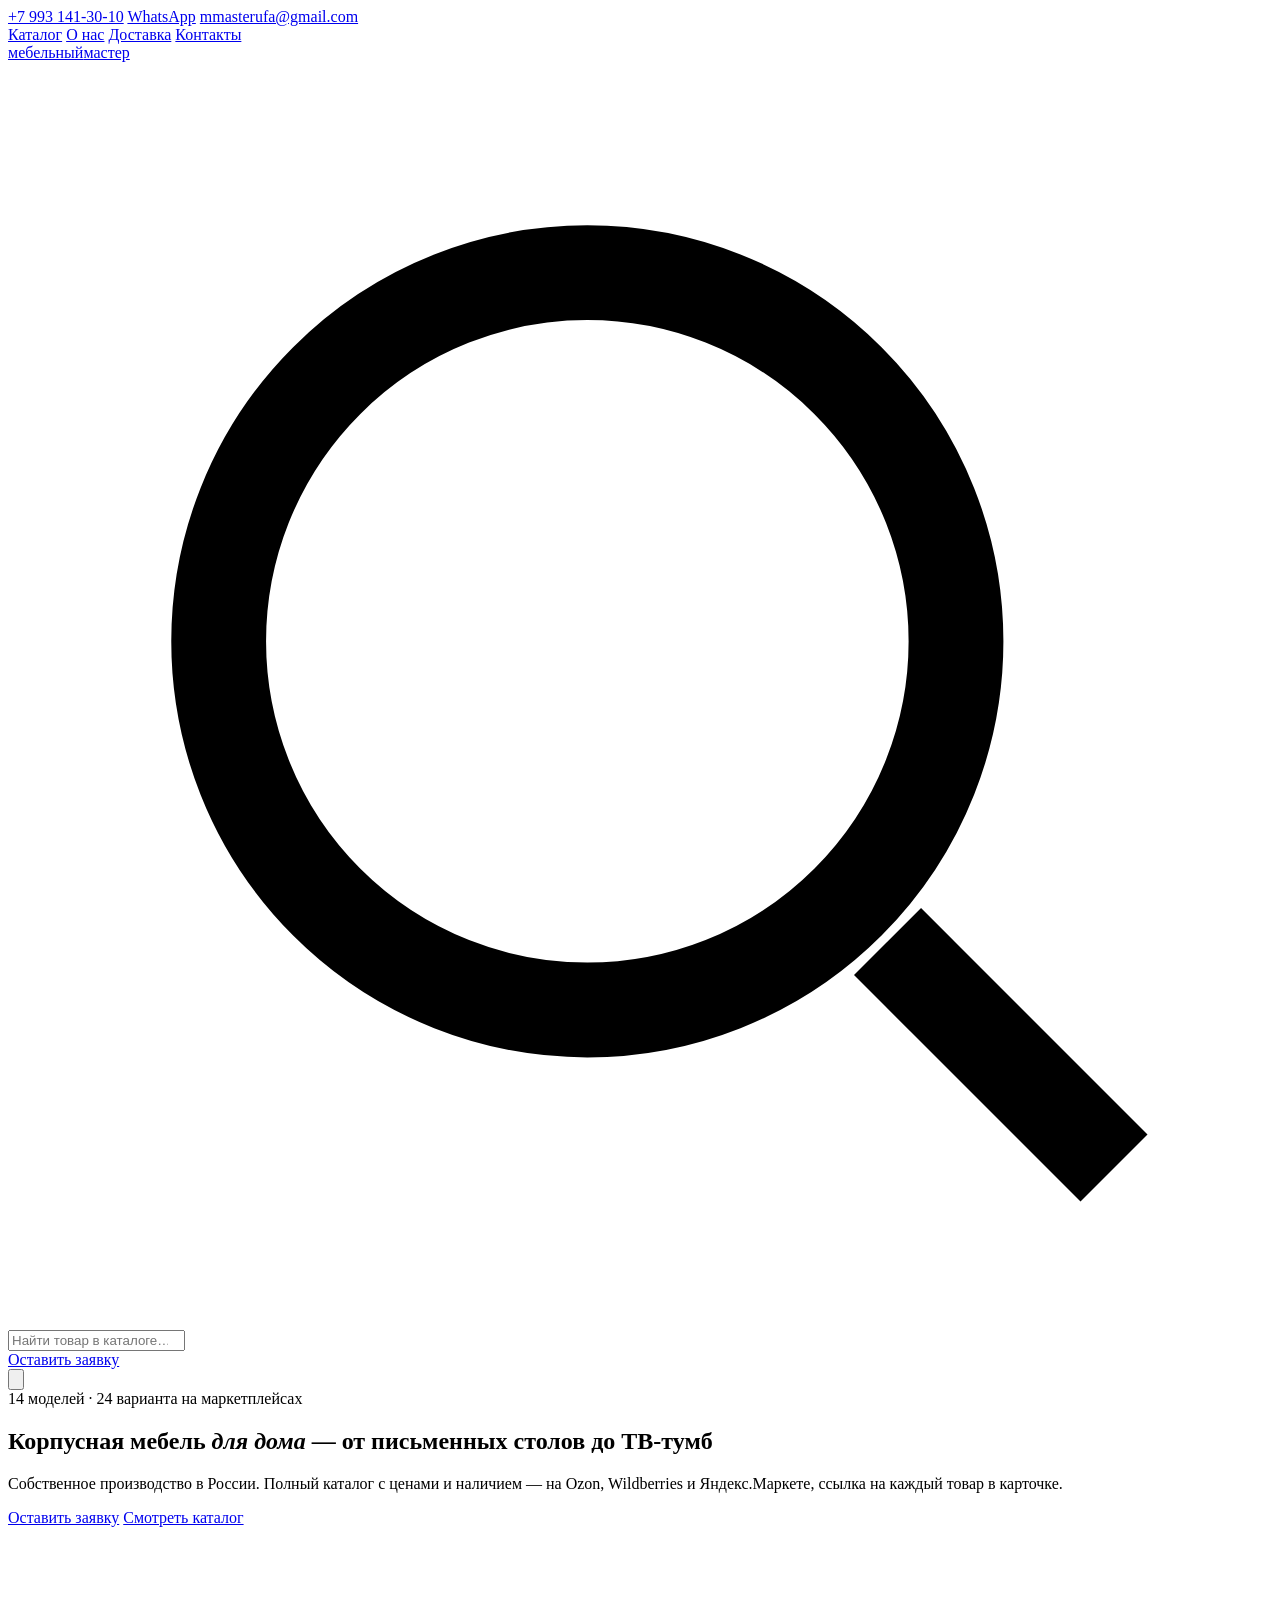
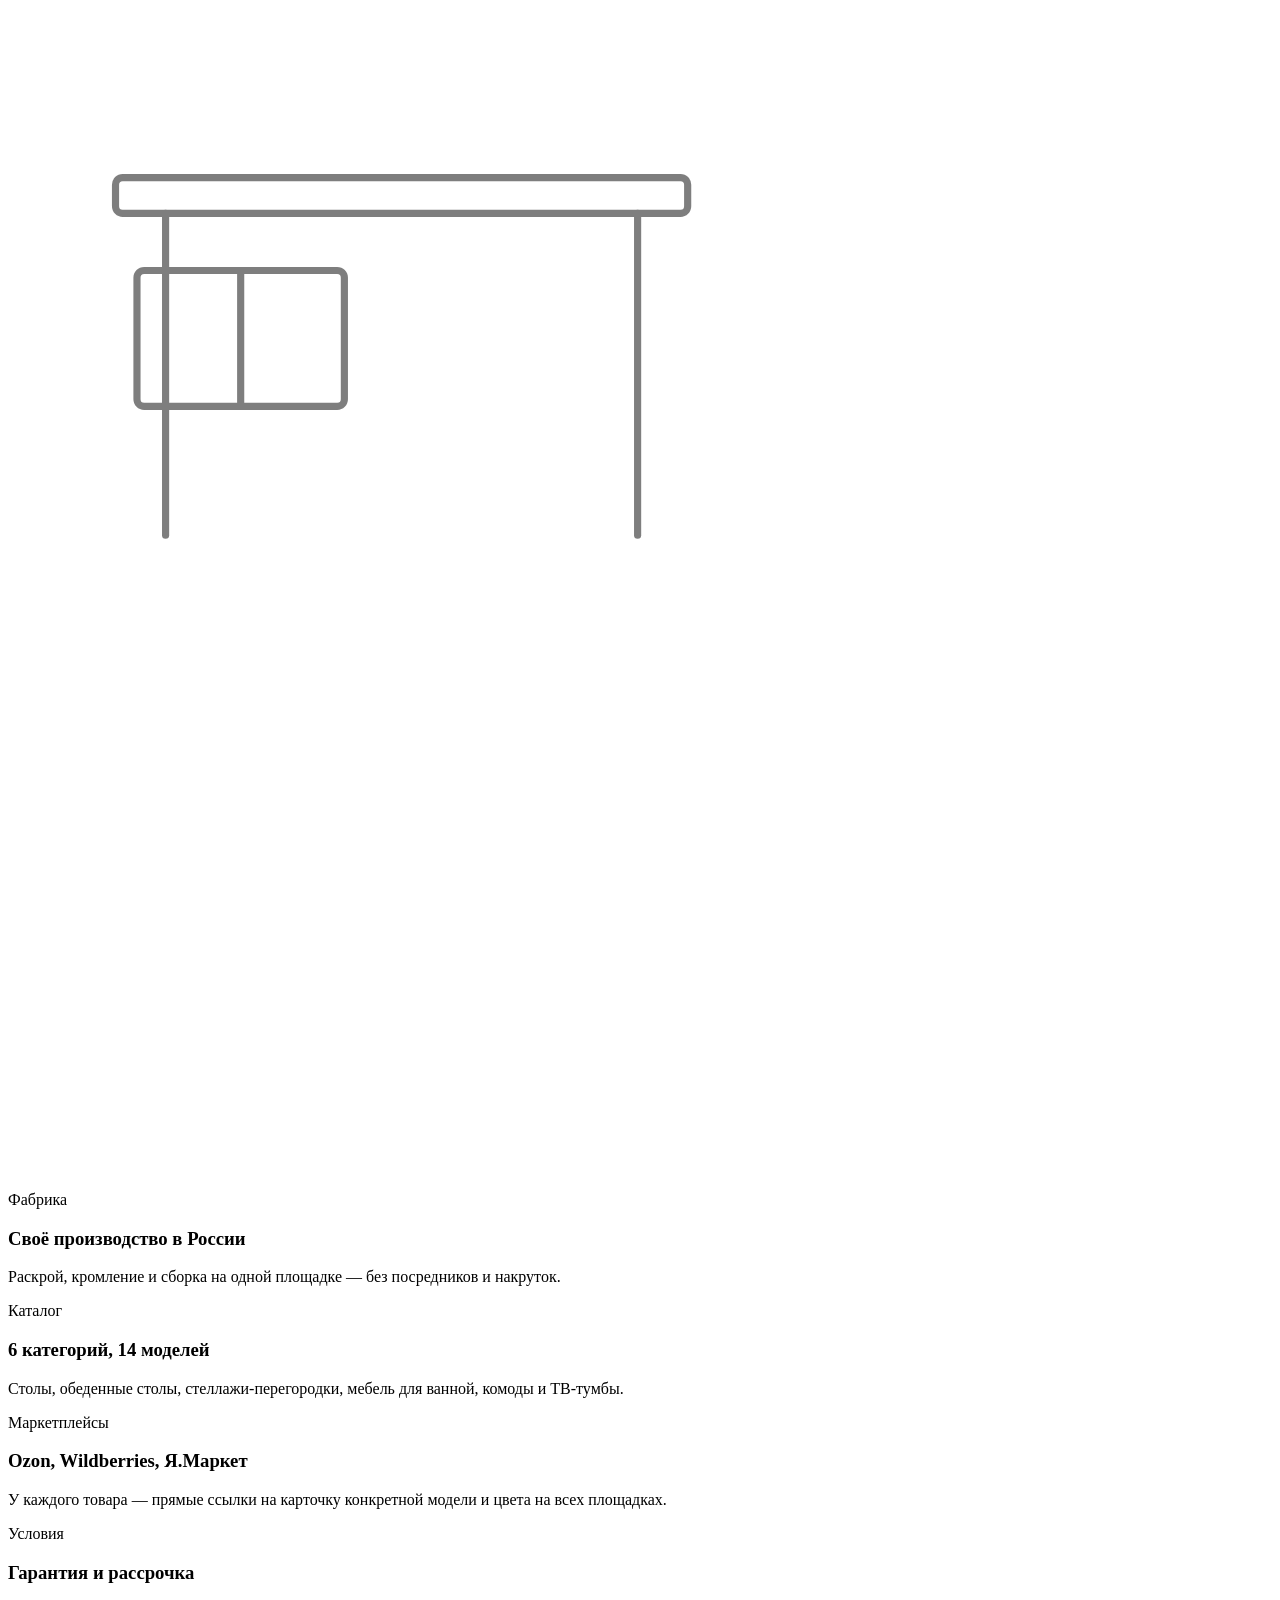
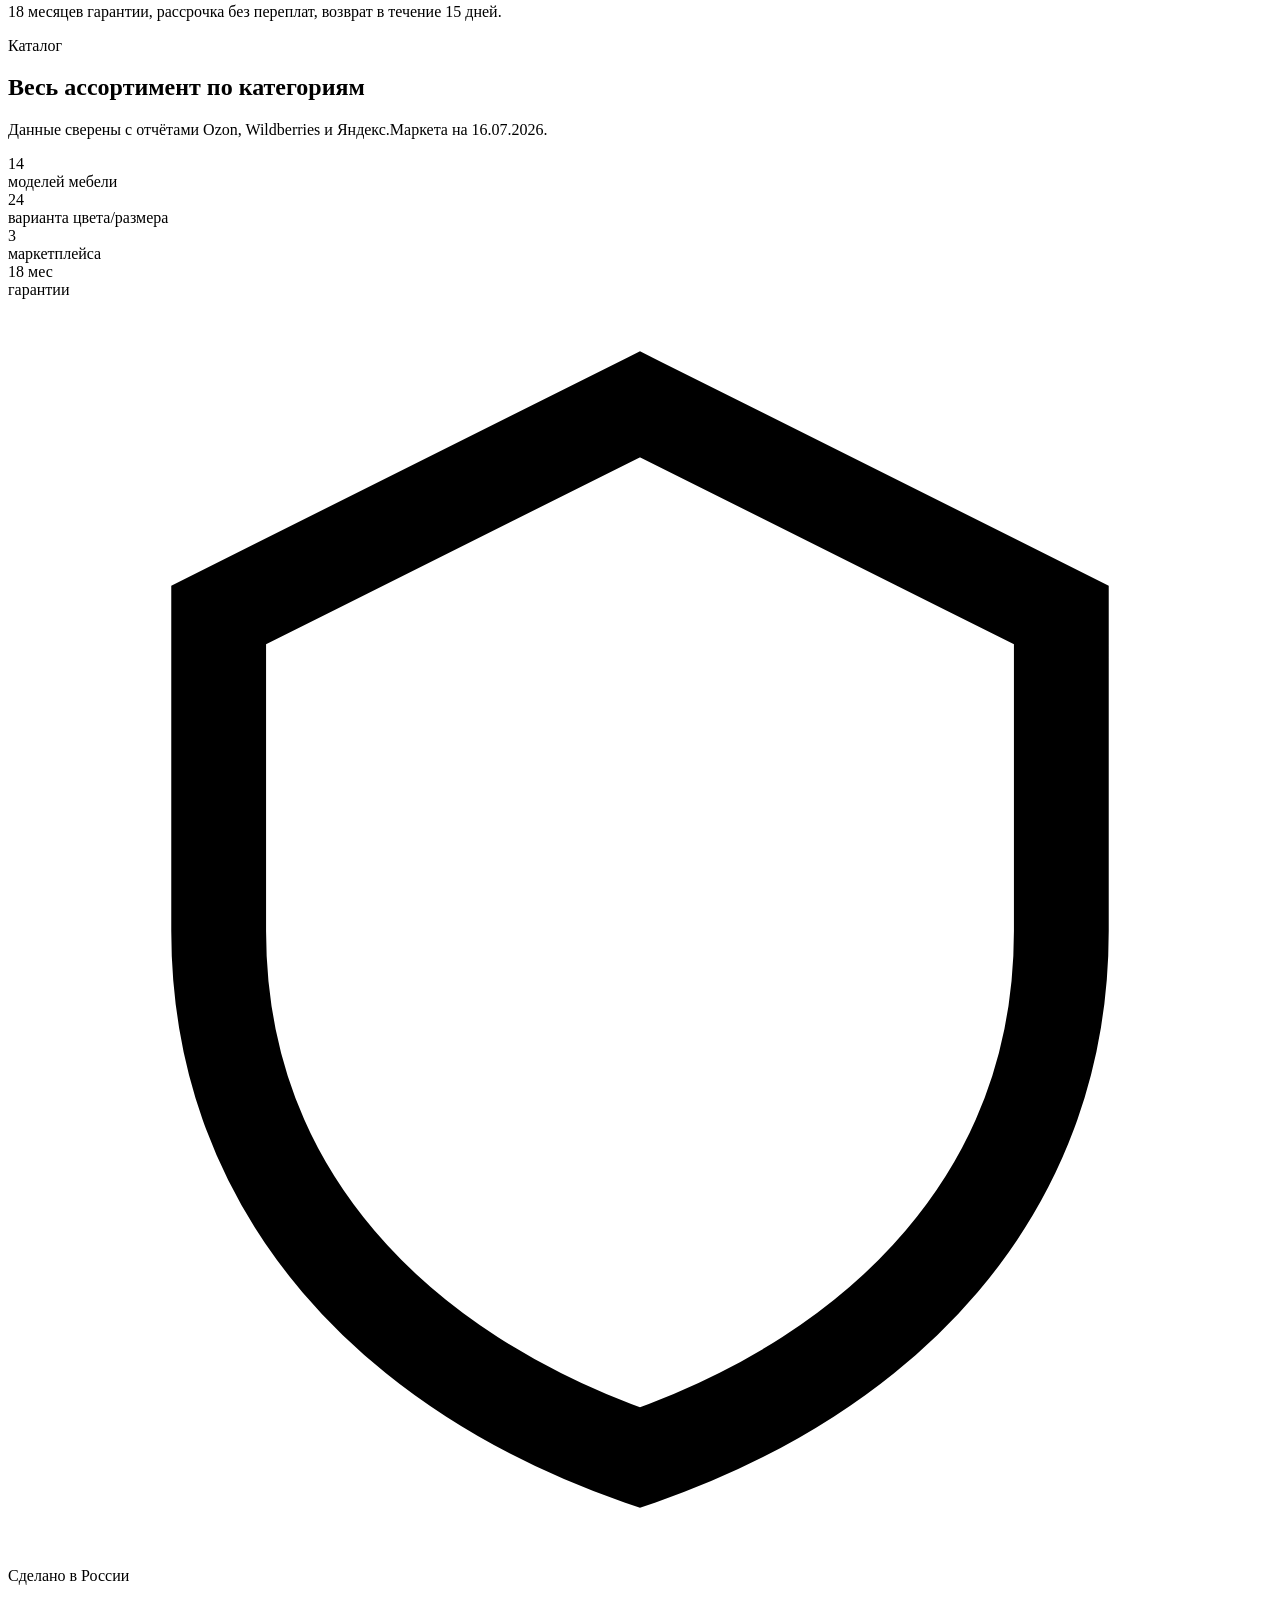
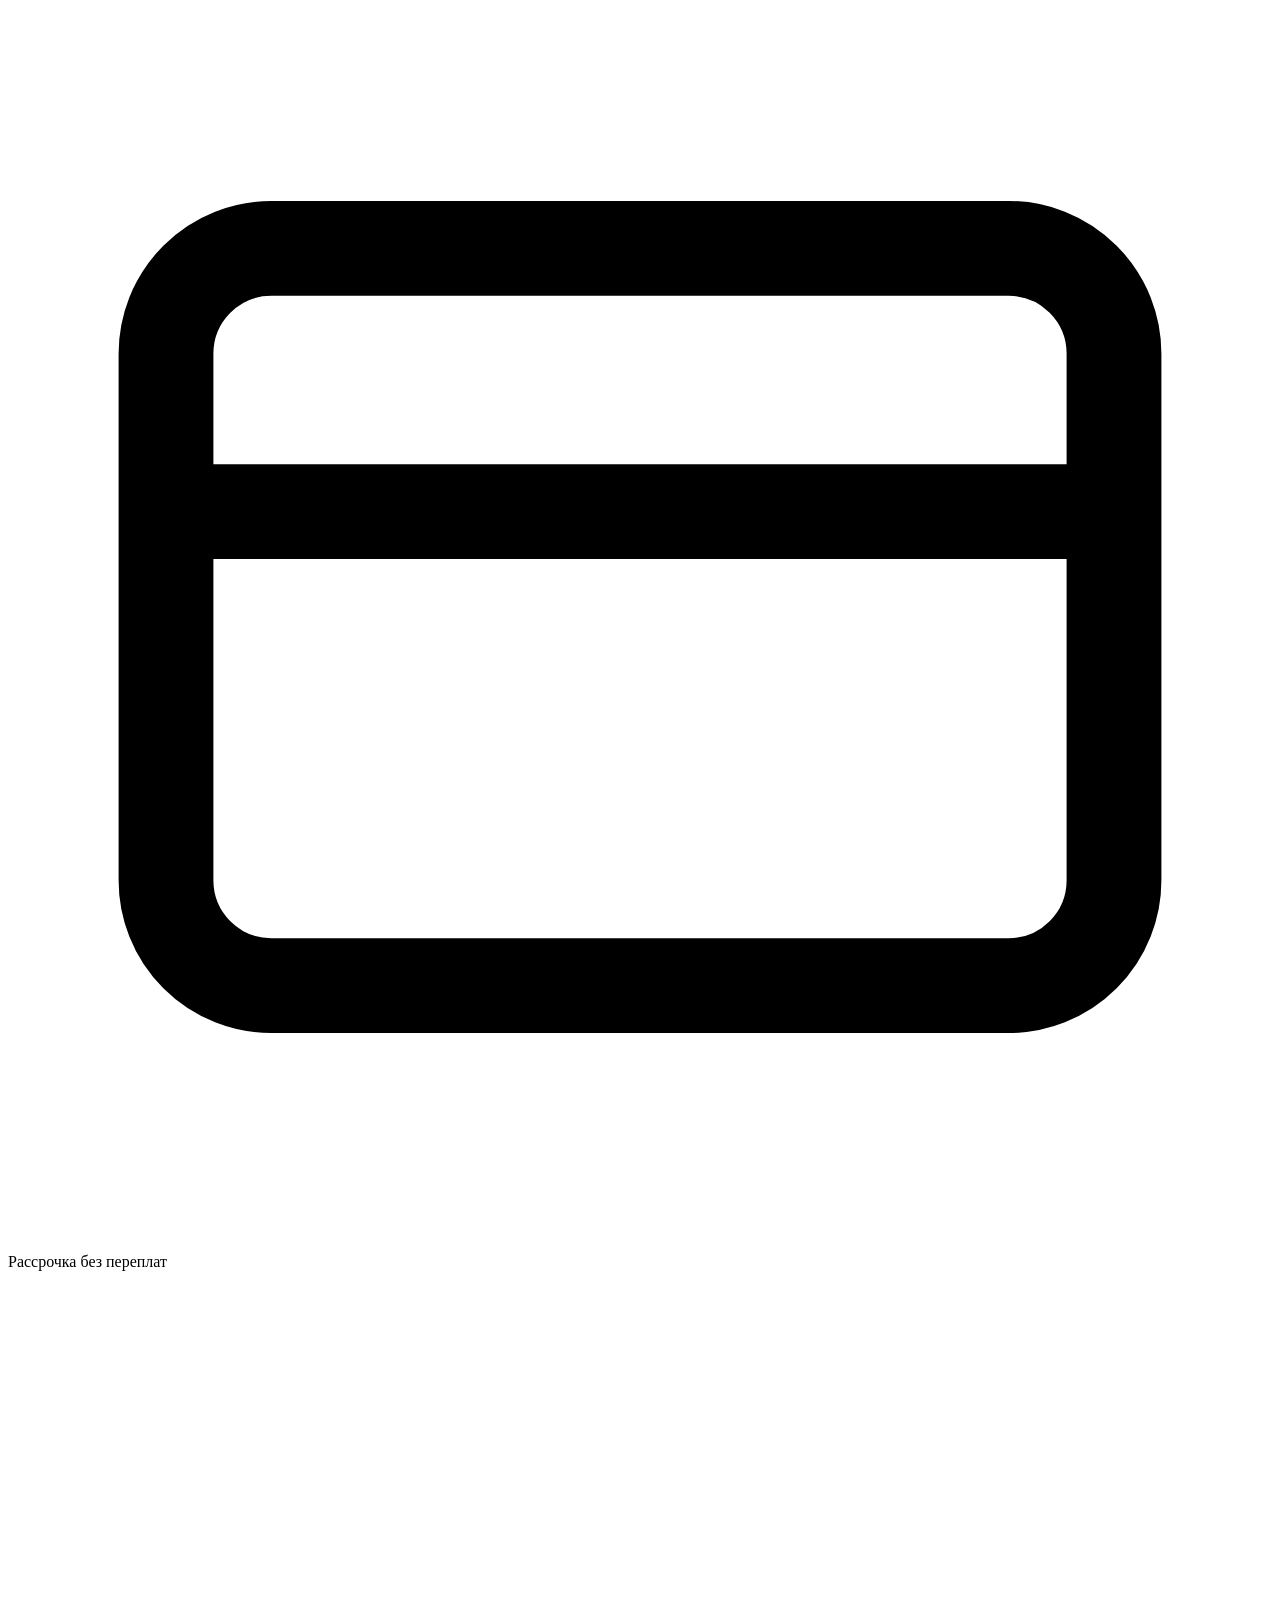
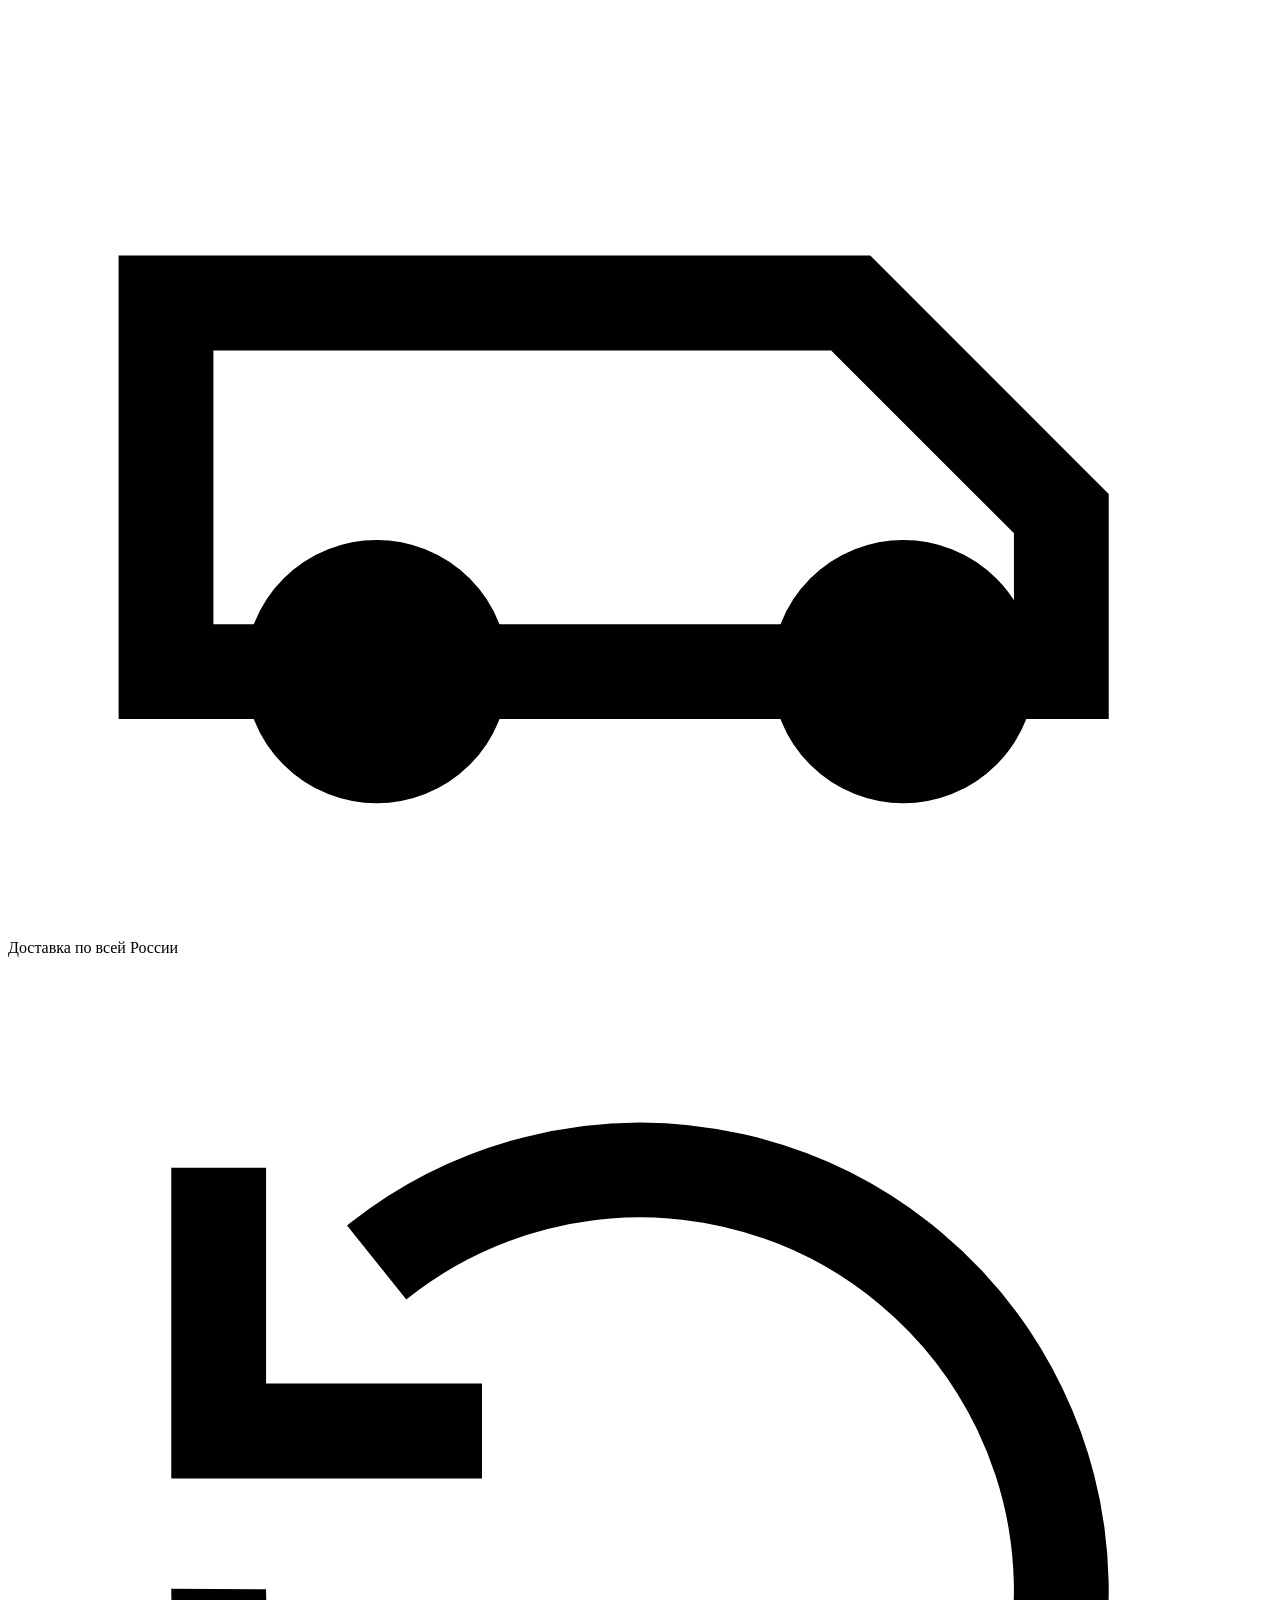
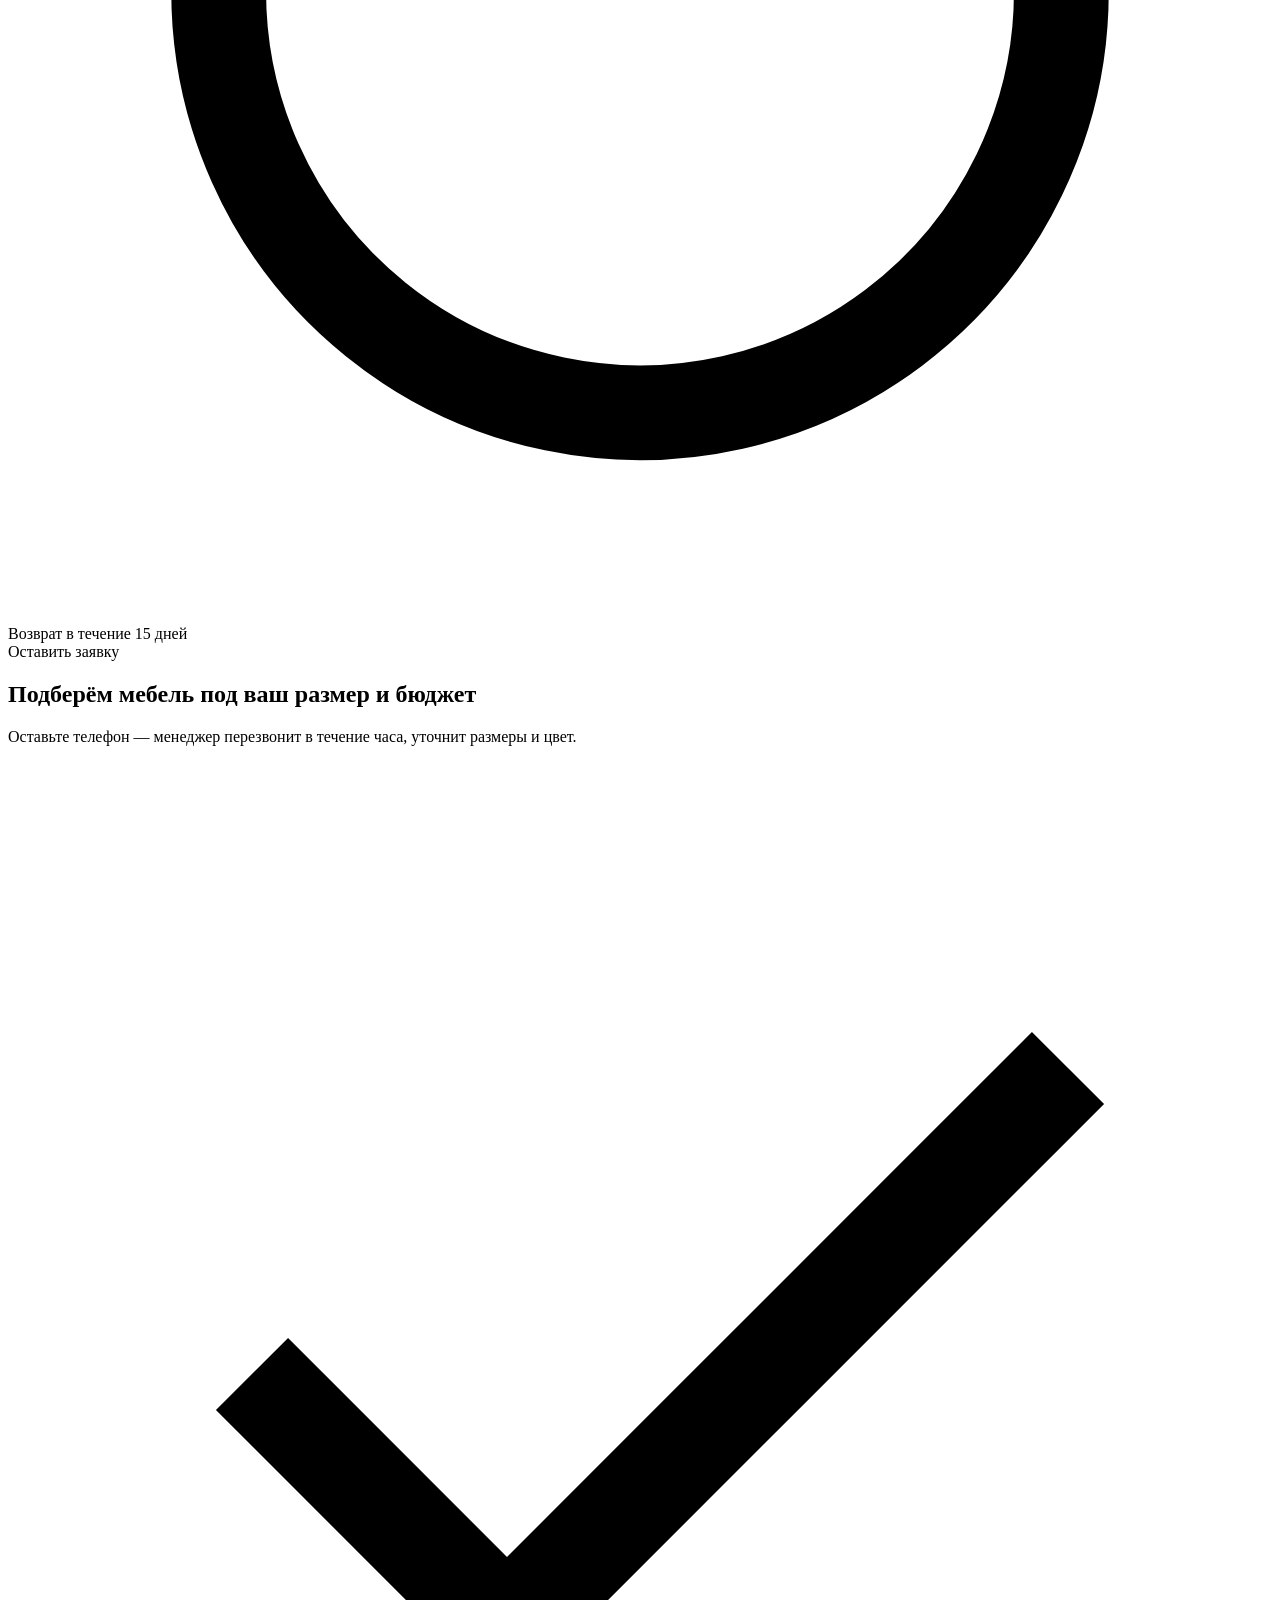
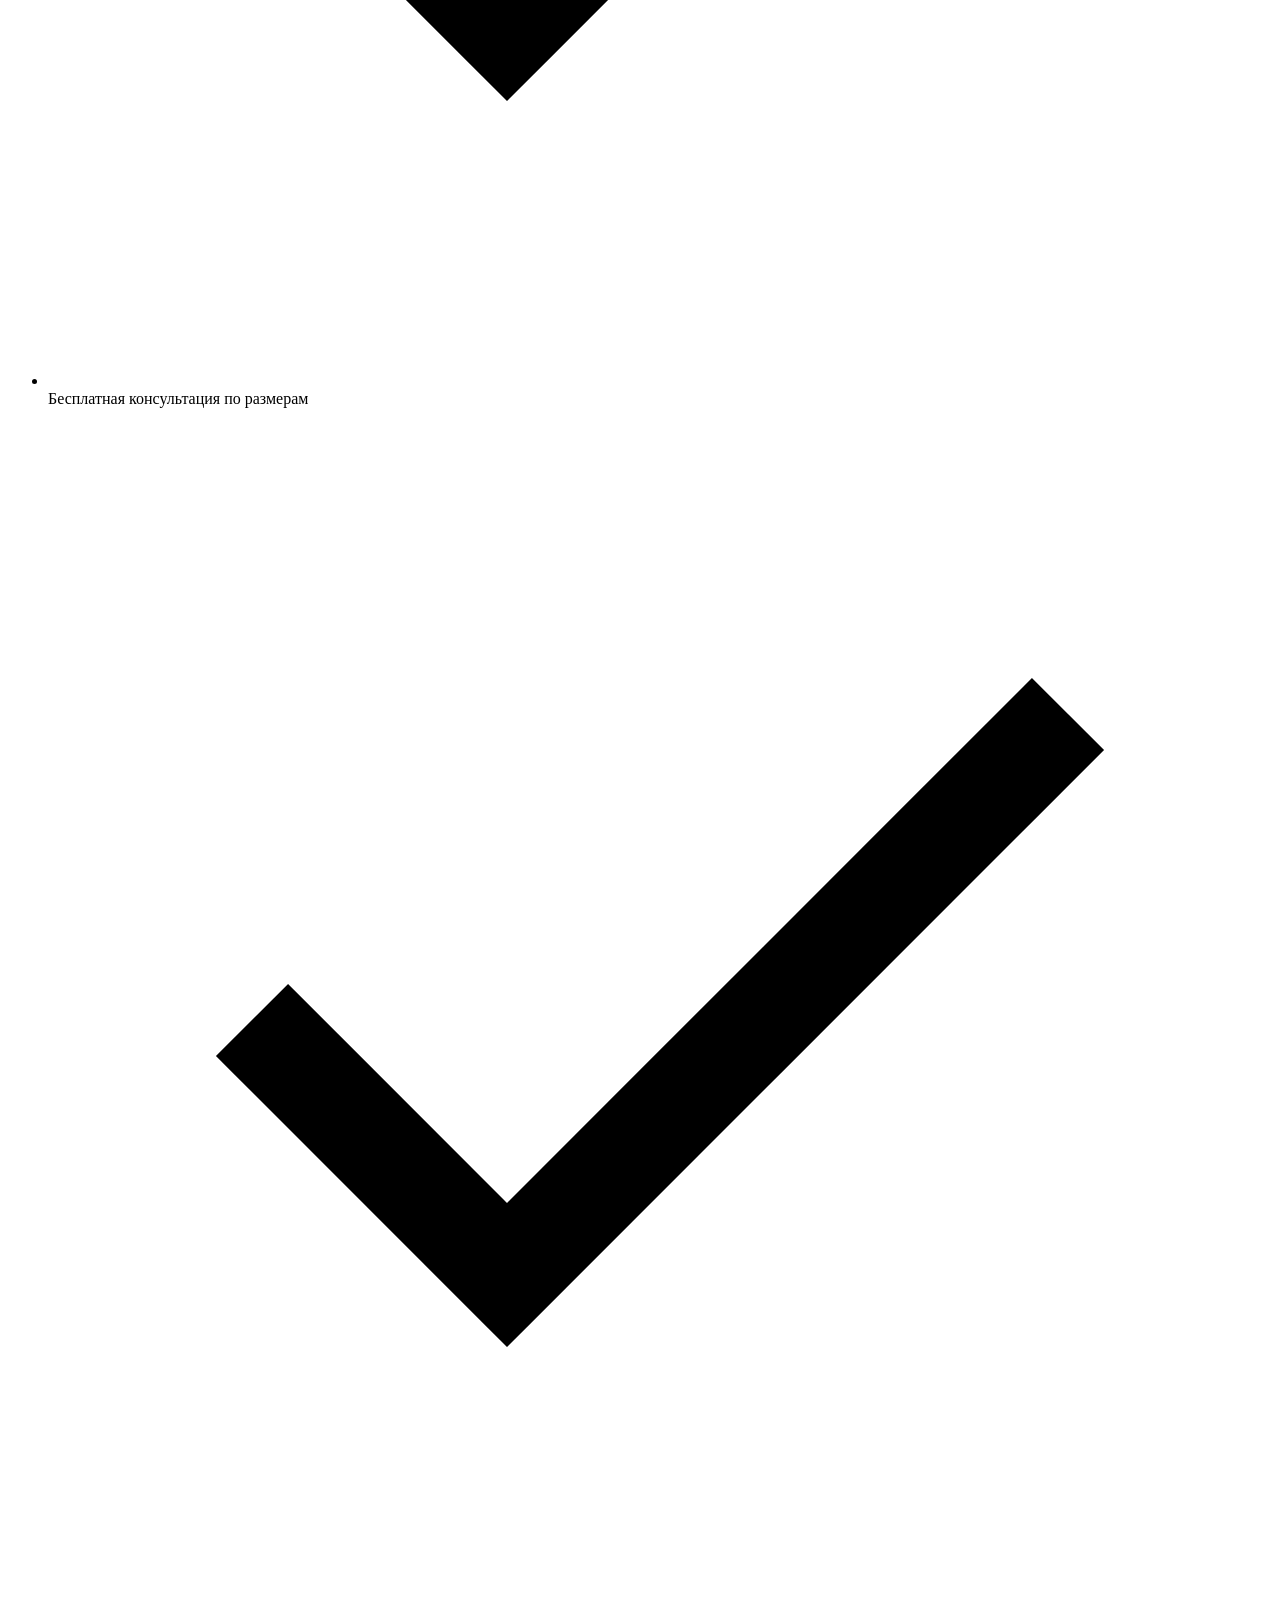
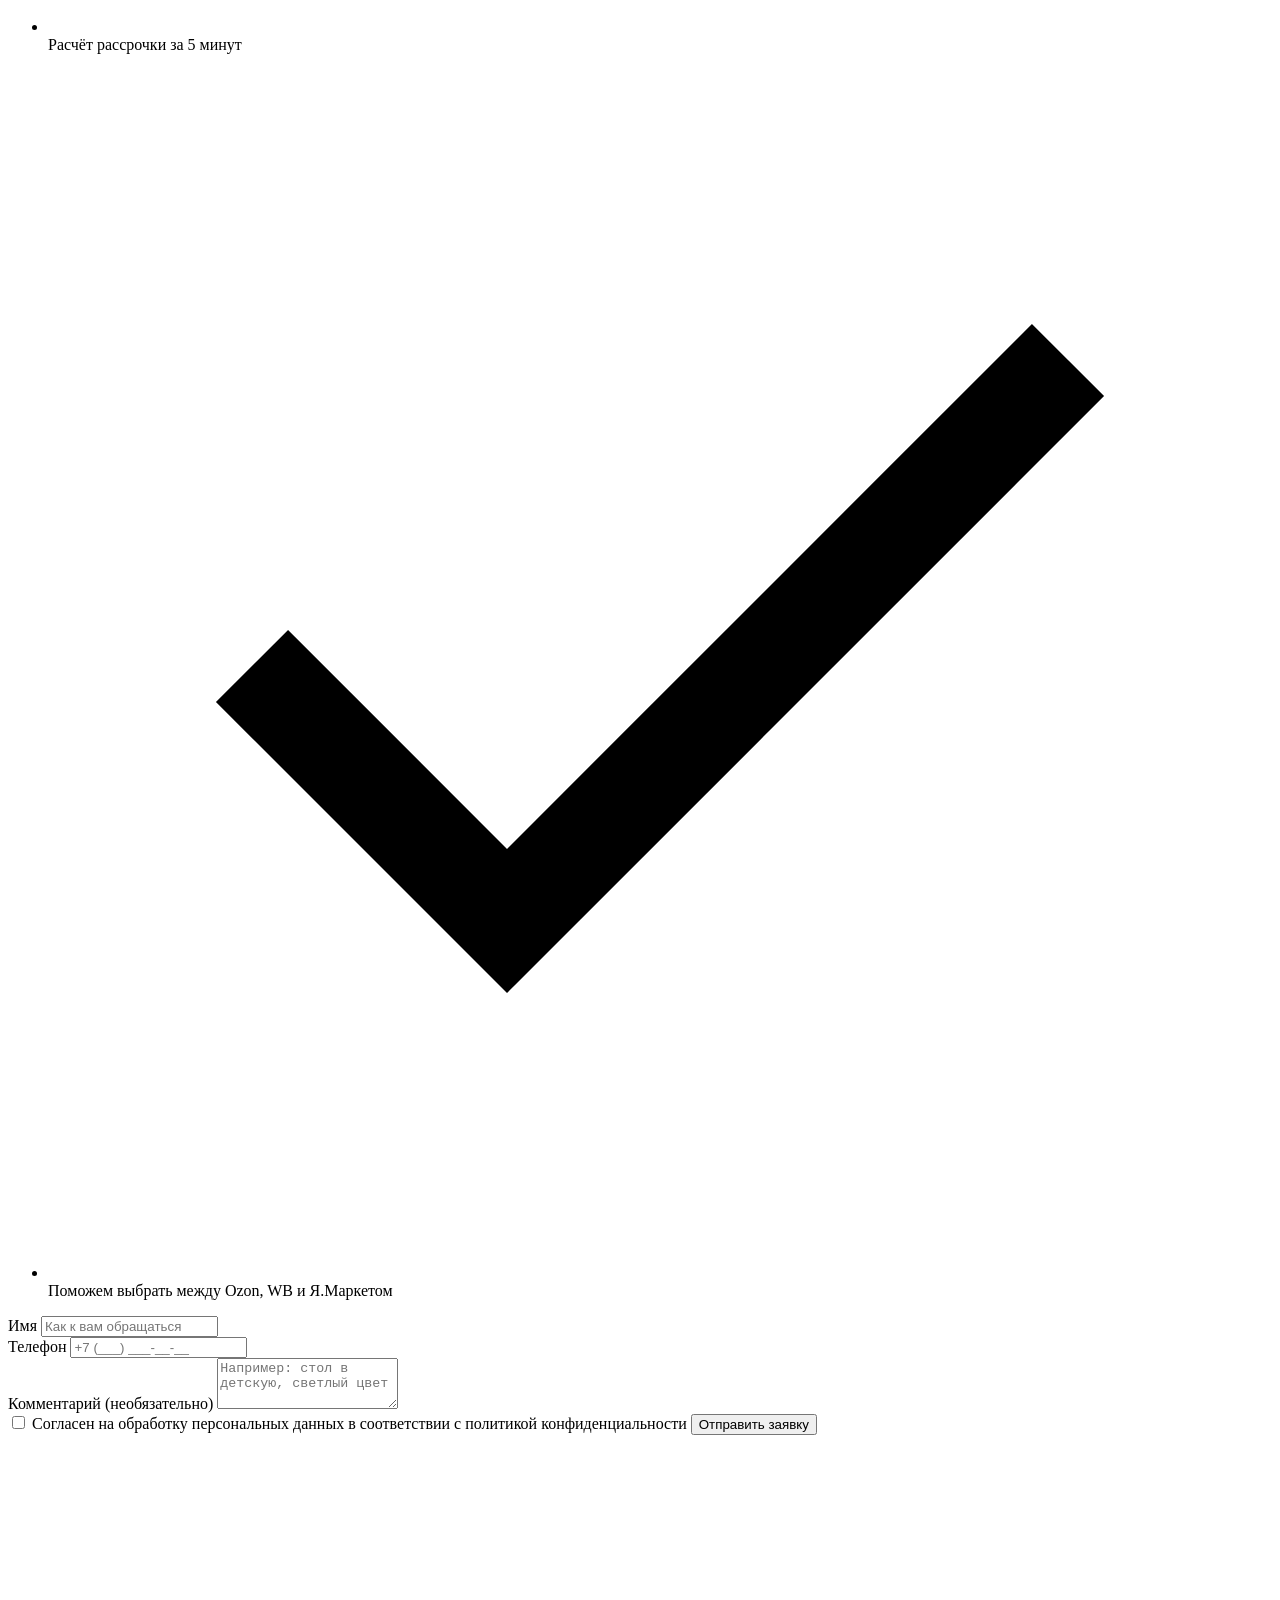
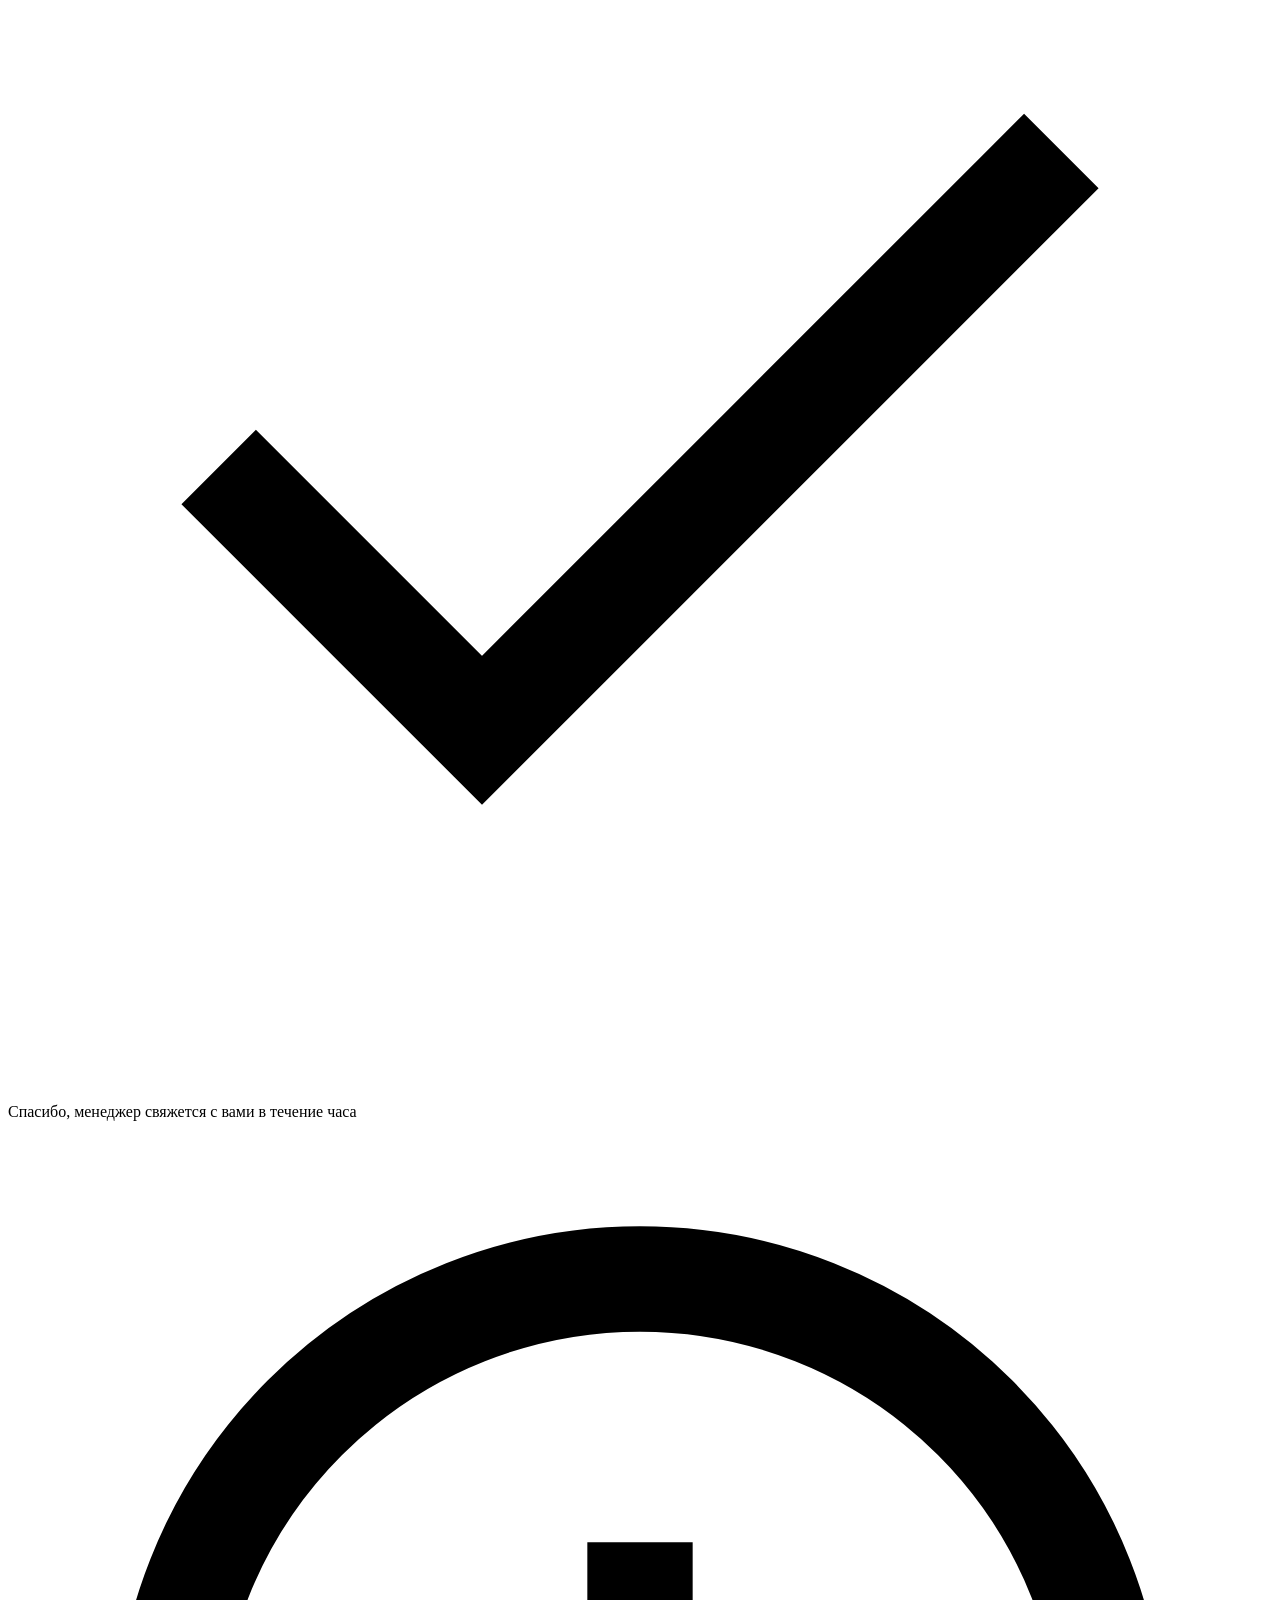
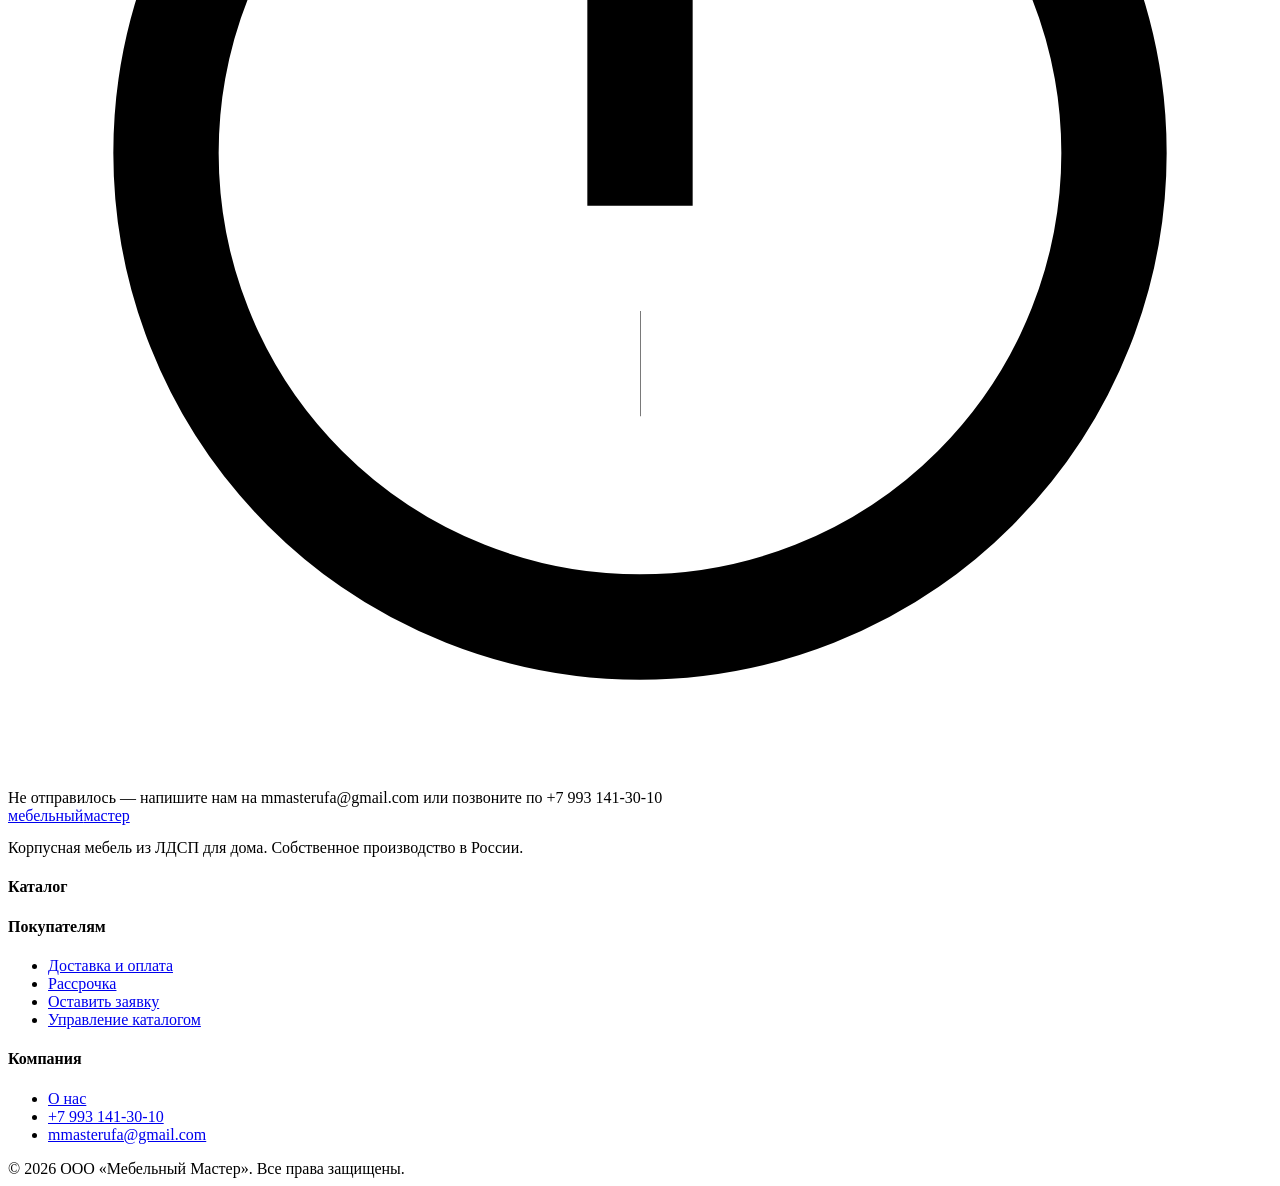
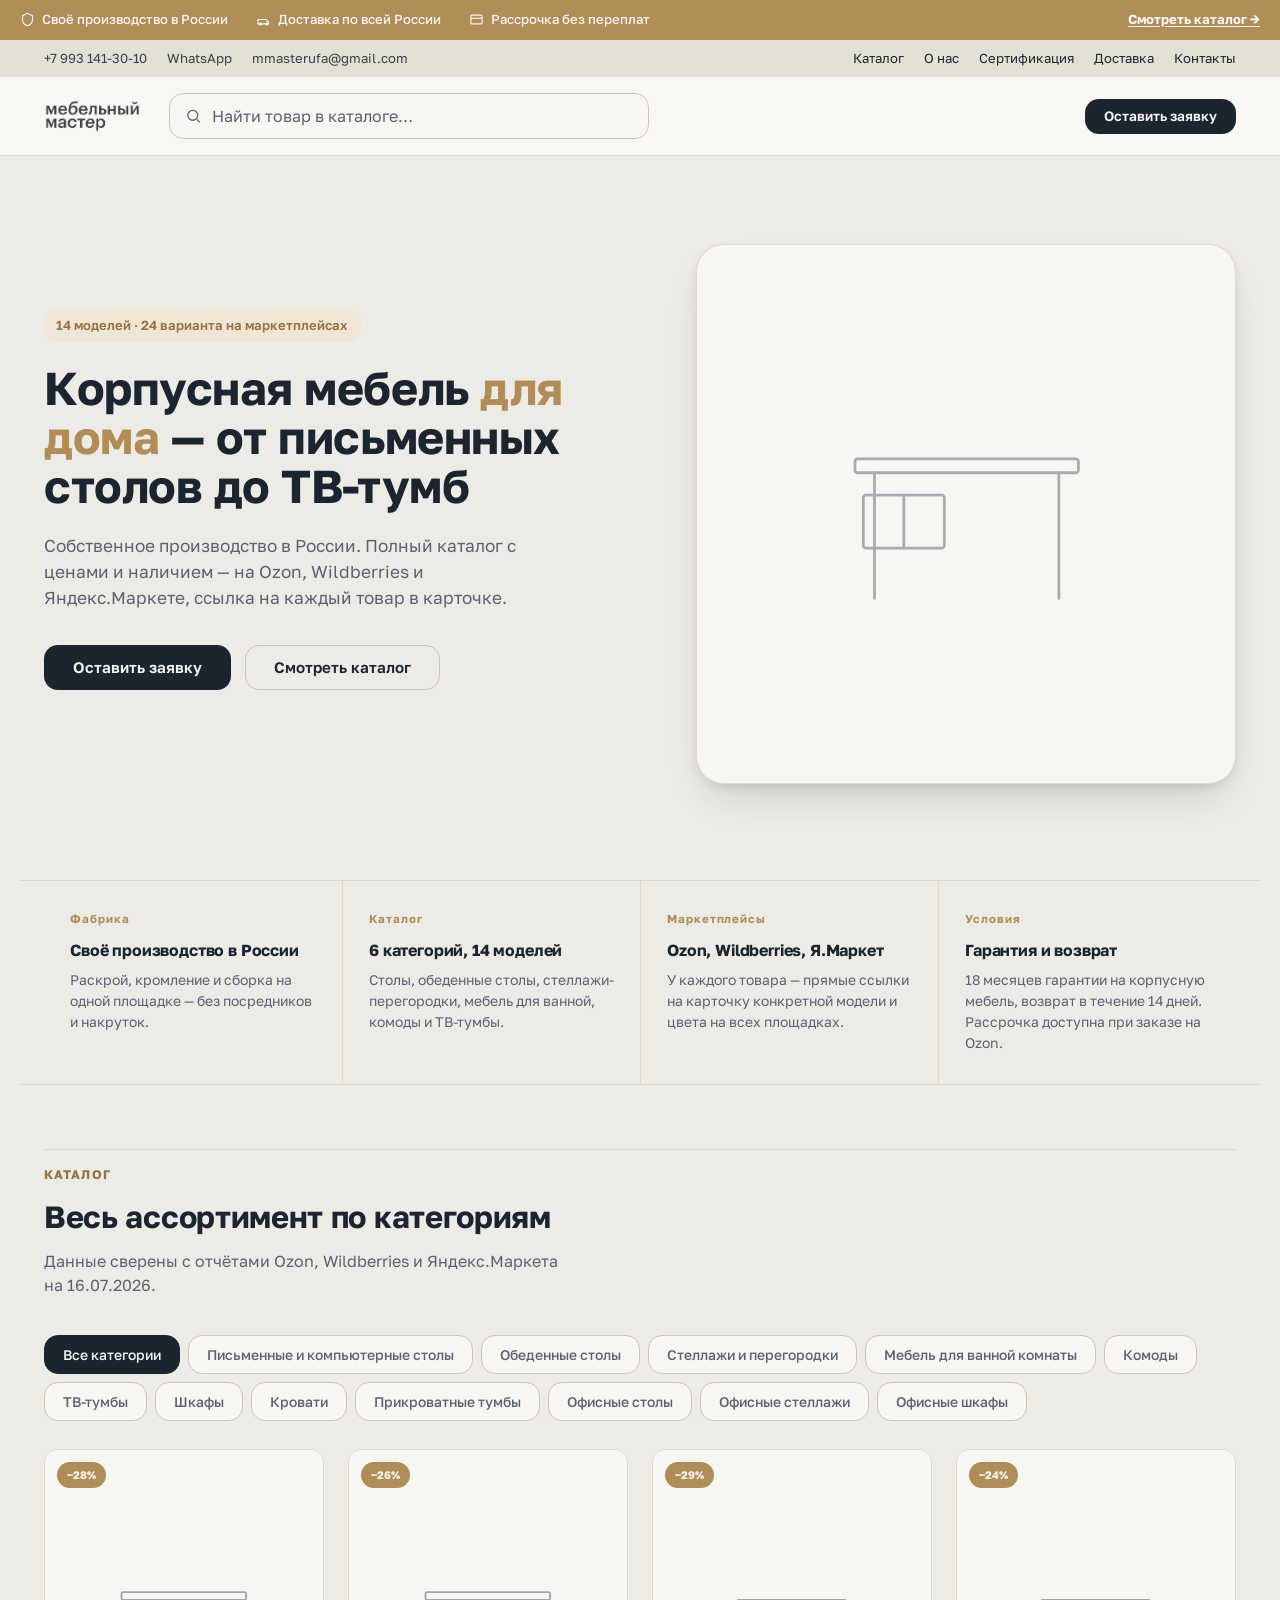
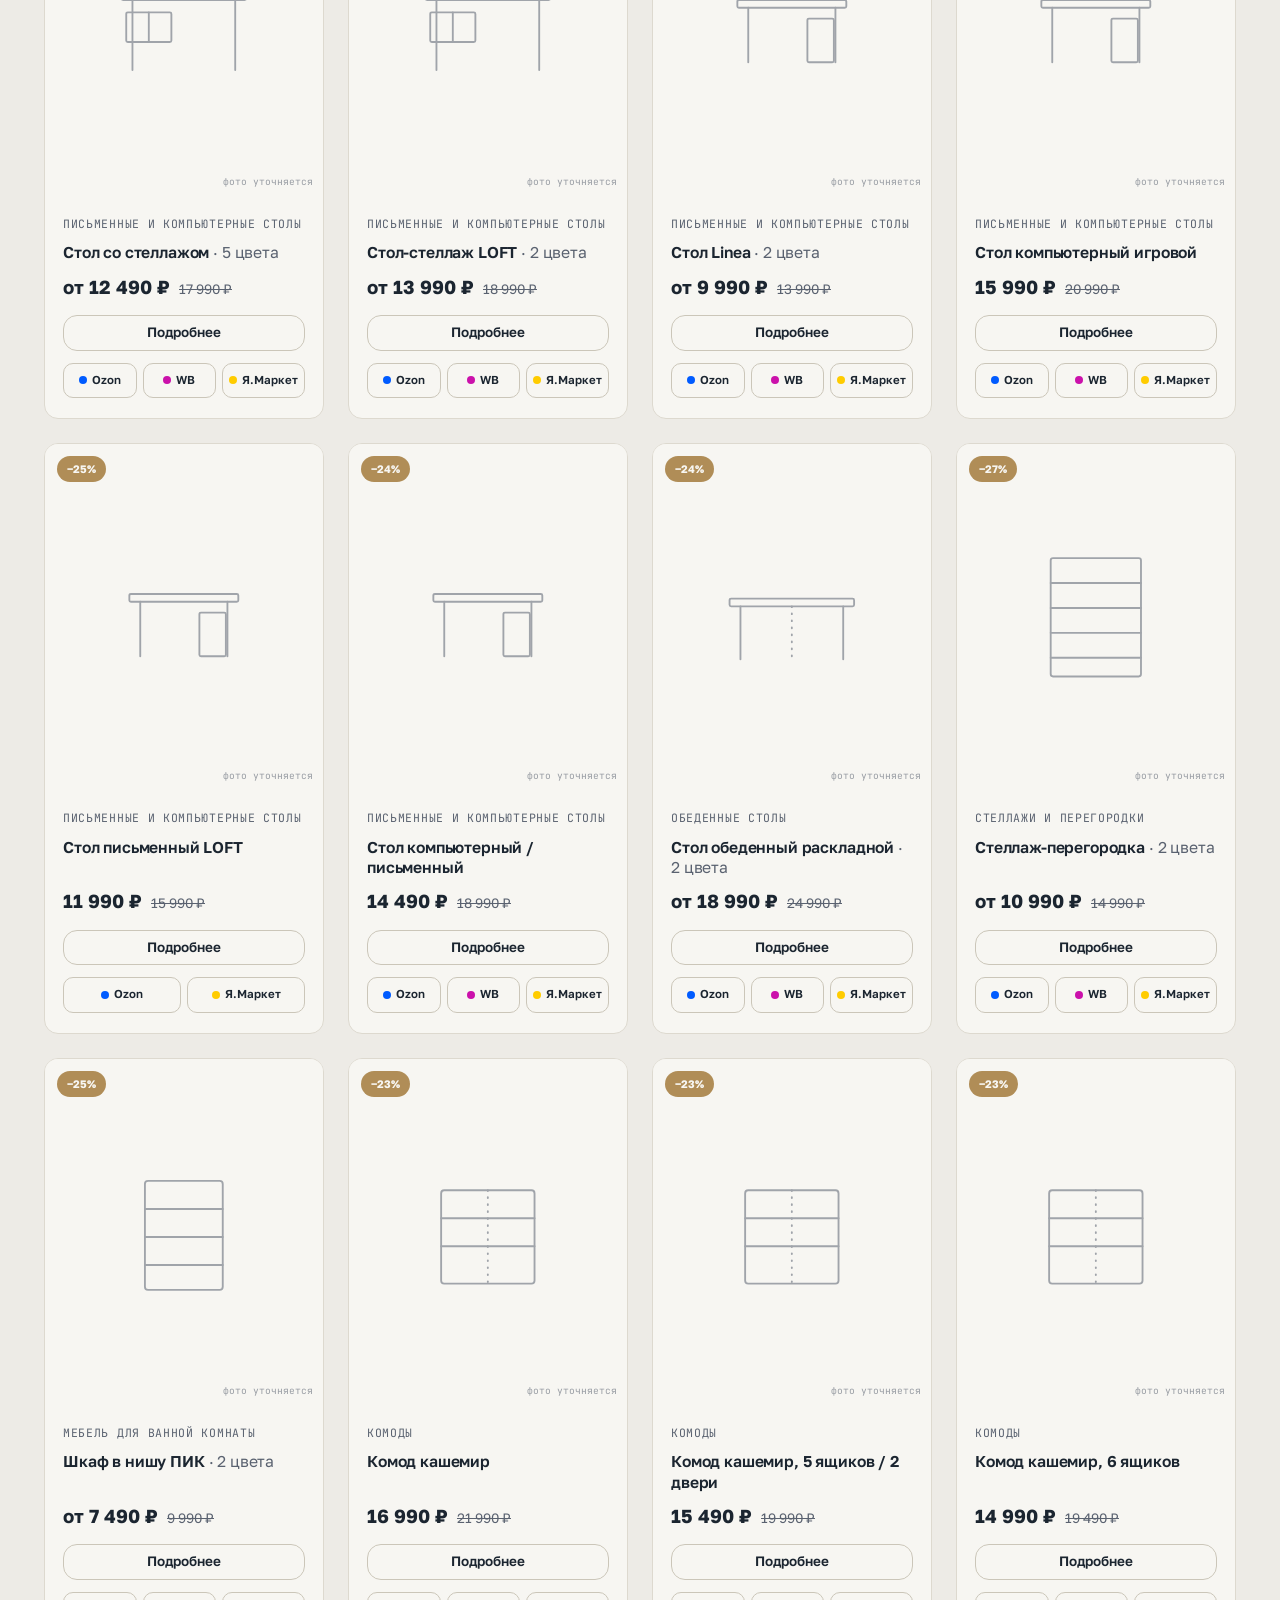
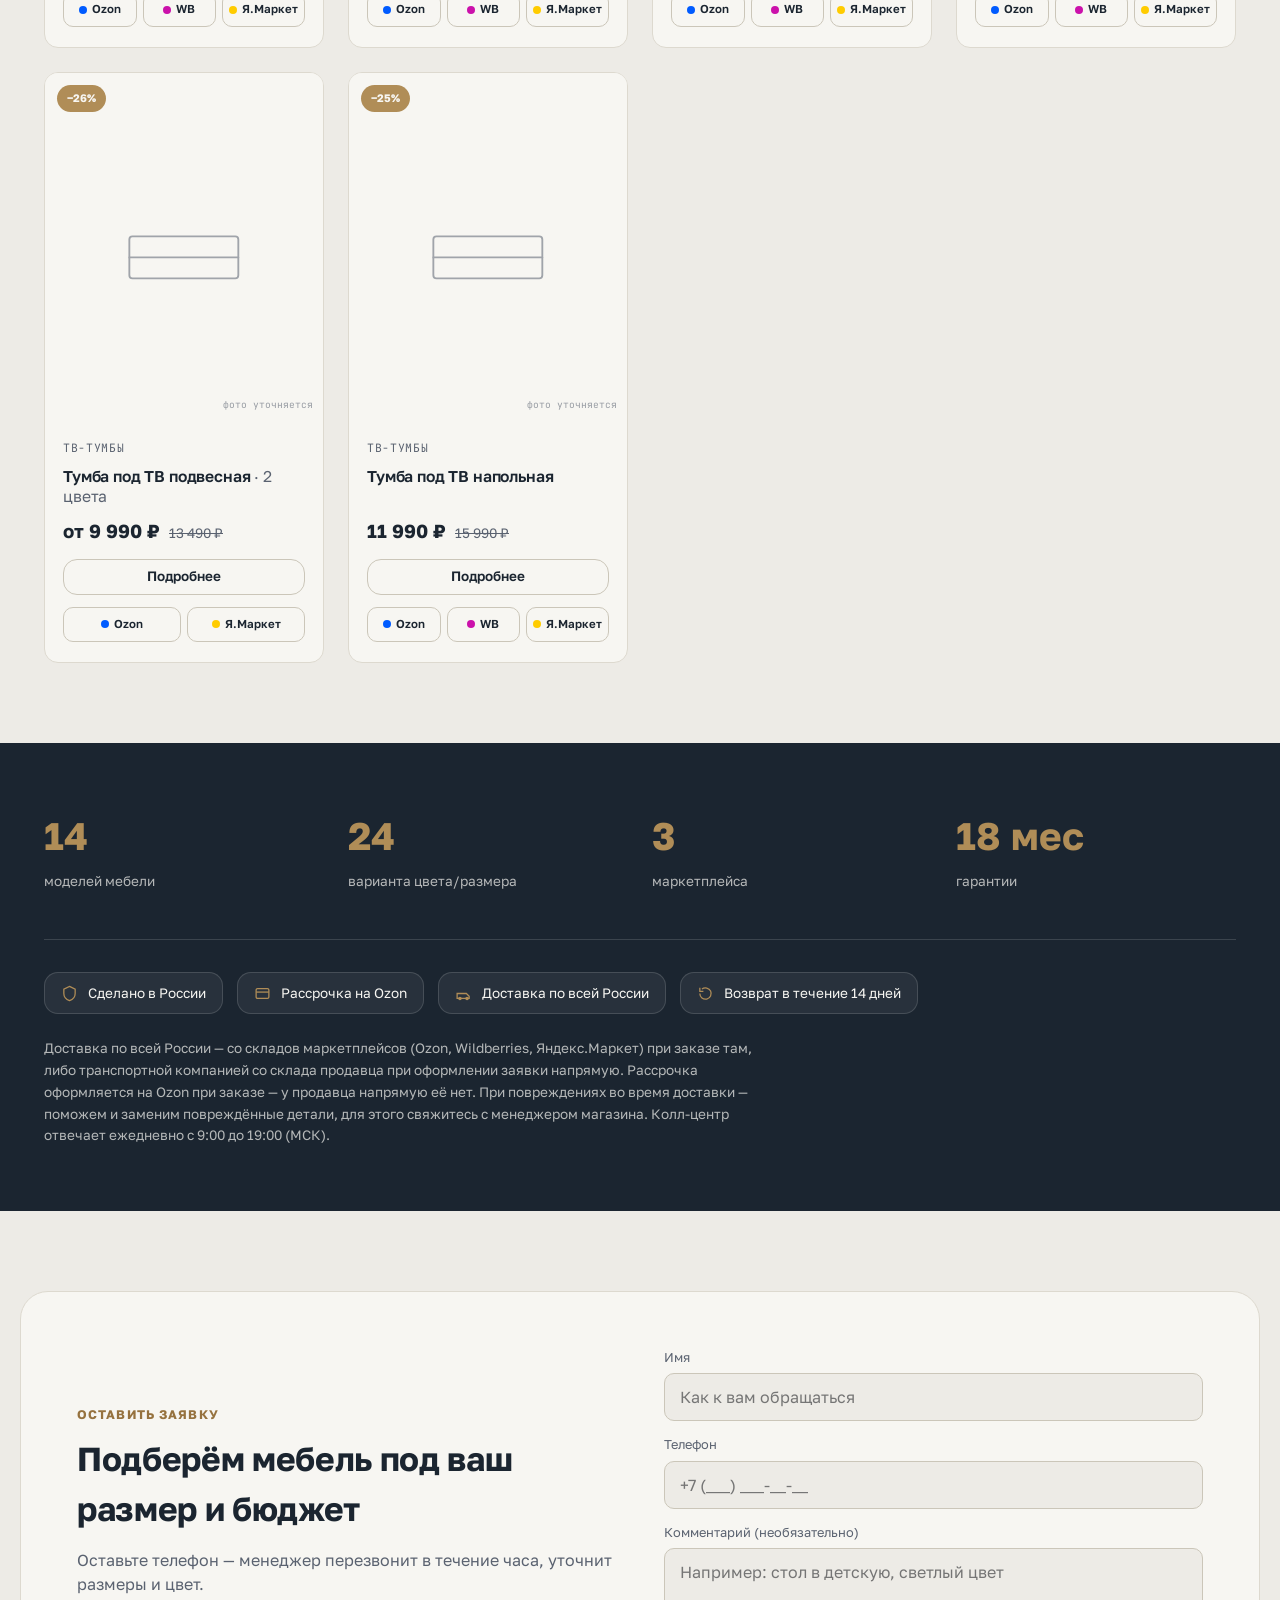
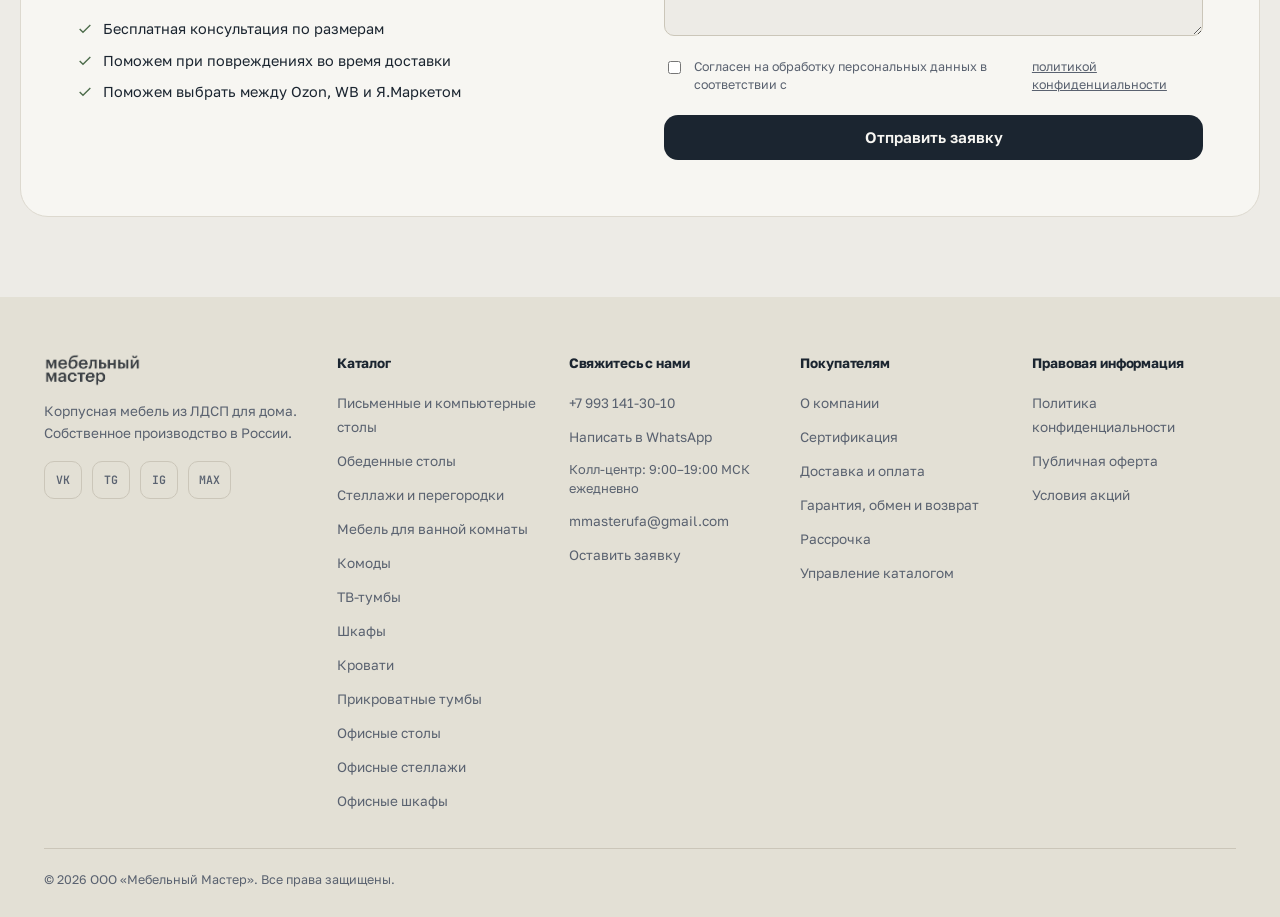
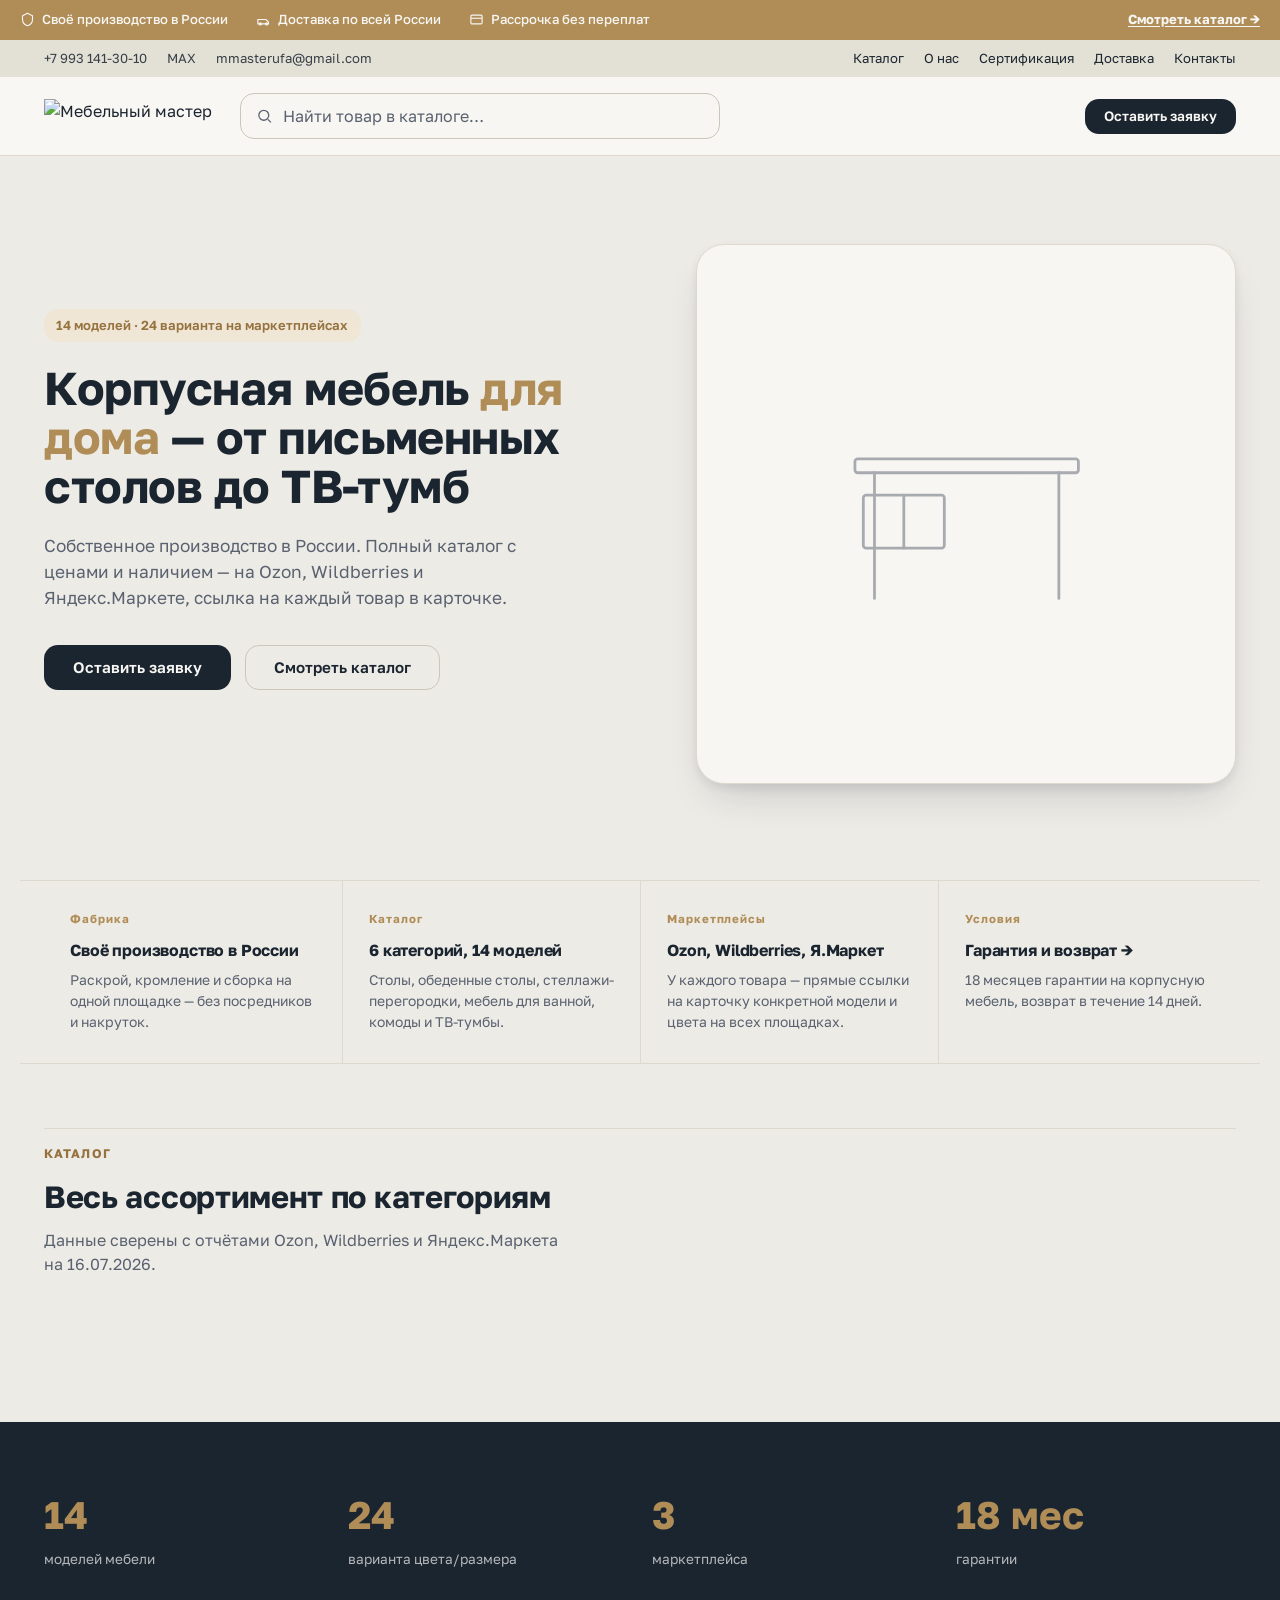
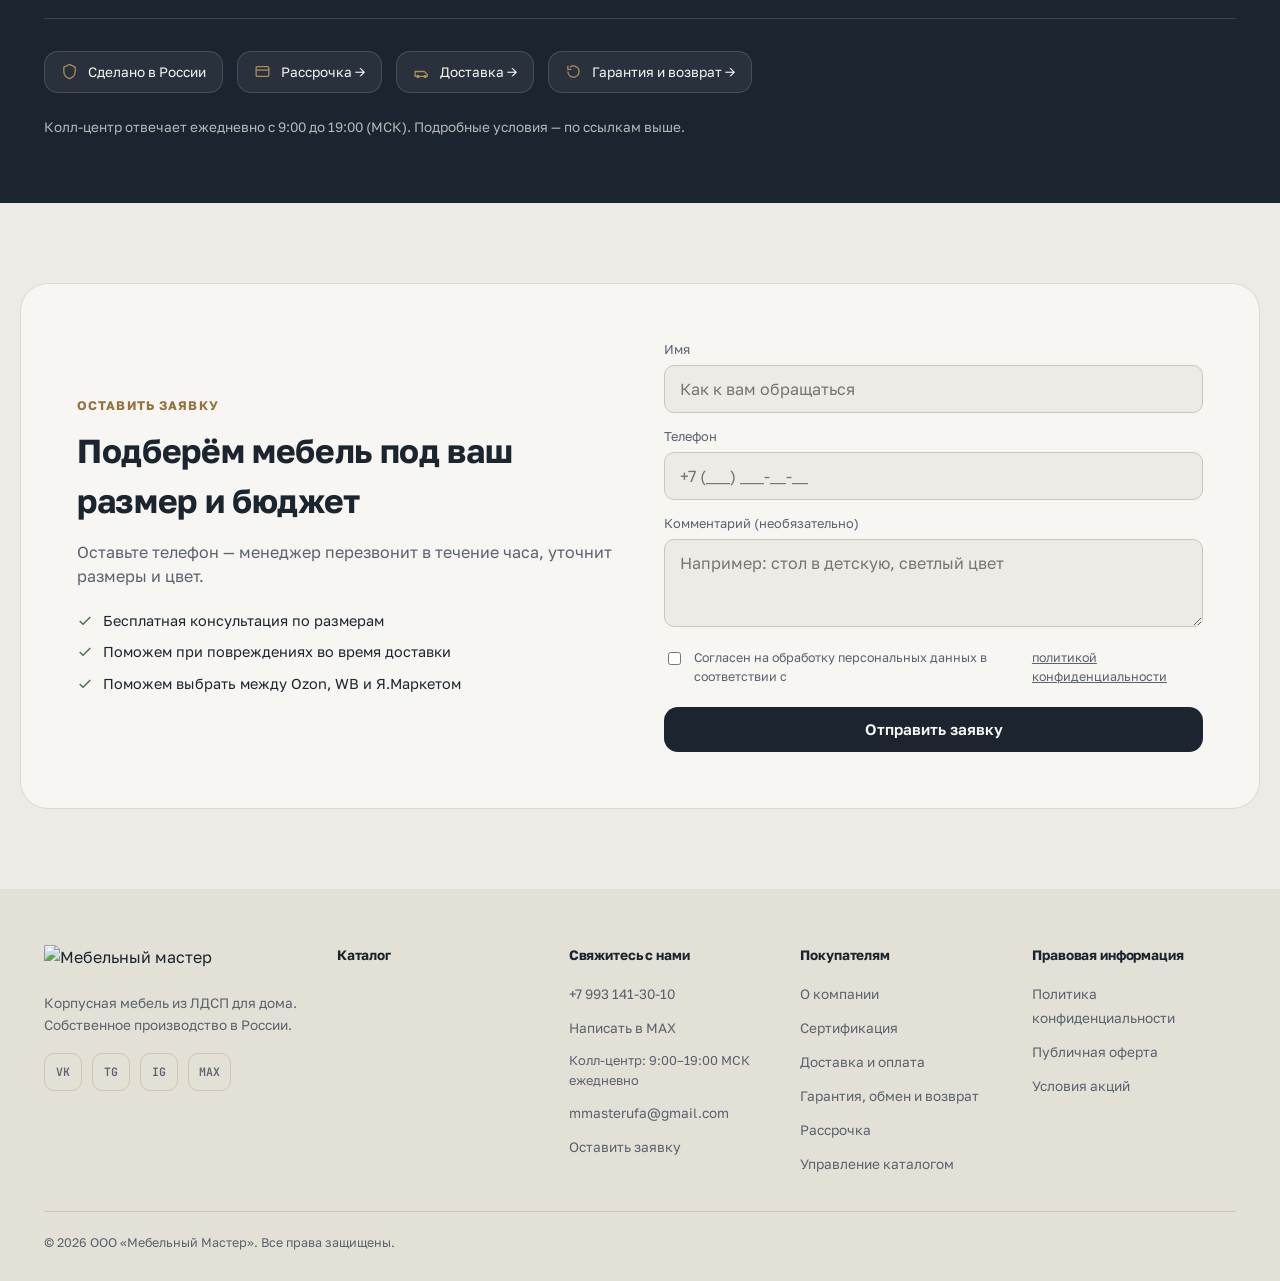
